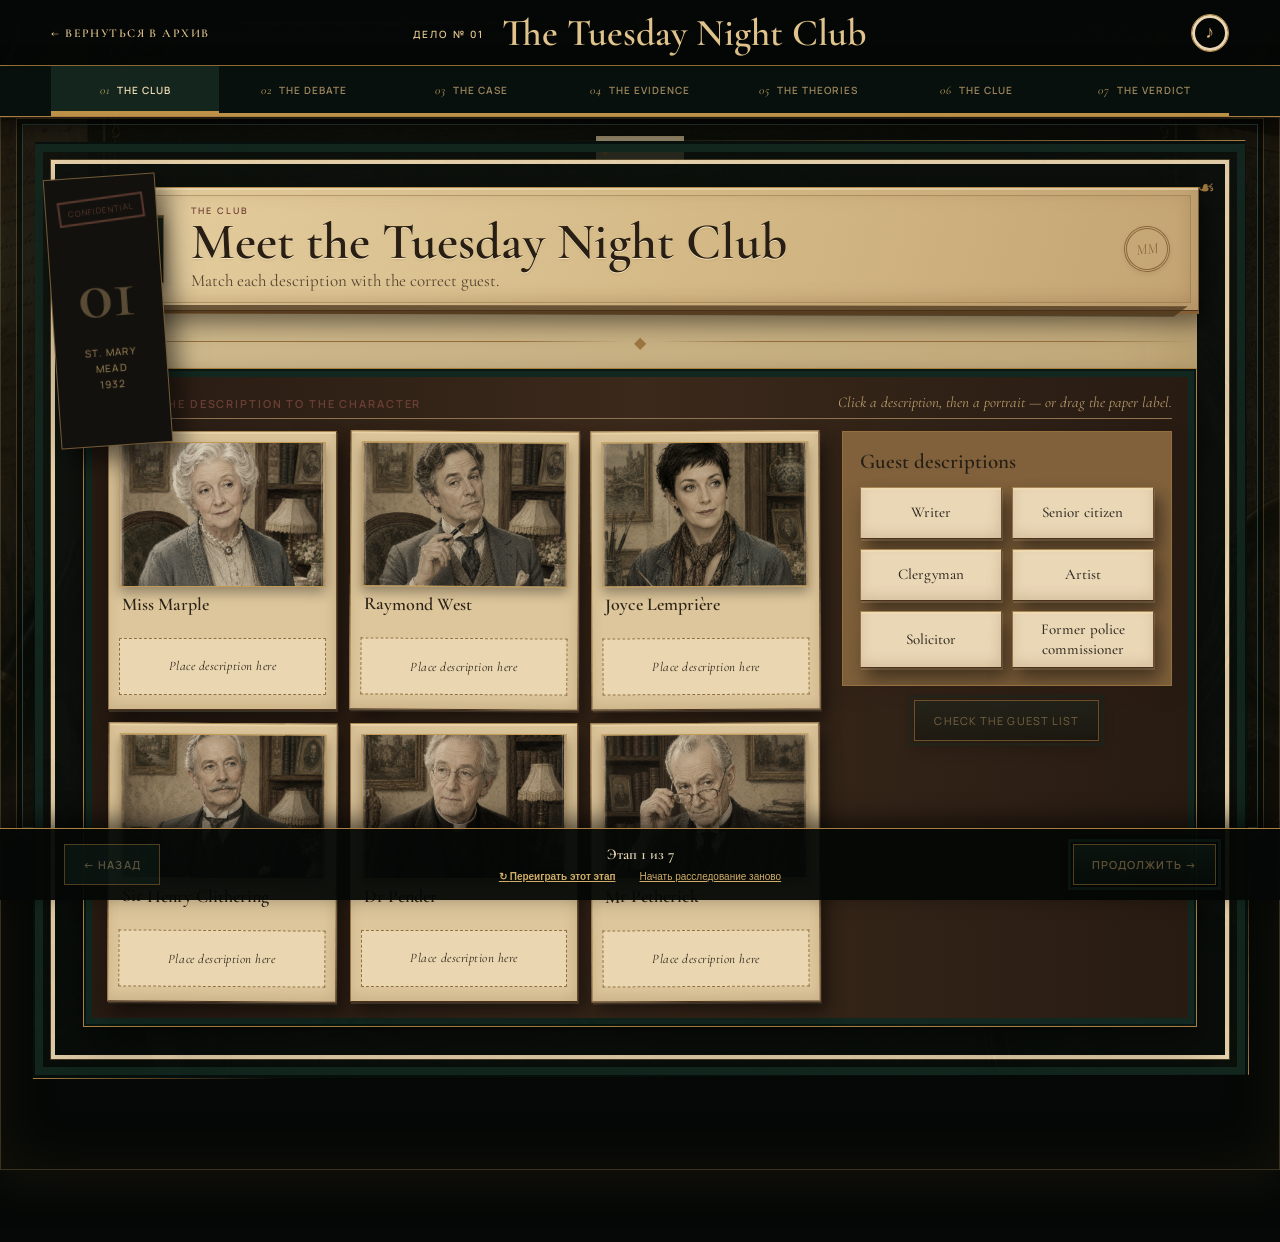
==== cases/tuesday-night-club/index.html @ bd39208b "Publish Miss Marple mystery game" ====
<!doctype html>
<html lang="ru">
<head>
  <meta charset="UTF-8">
  <meta name="viewport" content="width=device-width, initial-scale=1">
  <meta name="theme-color" content="#203329">
  <title>The Tuesday Night Club — Дело № 01</title>
  <link rel="preconnect" href="https://fonts.googleapis.com">
  <link rel="preconnect" href="https://fonts.gstatic.com" crossorigin>
  <link href="https://fonts.googleapis.com/css2?family=Cormorant+Garamond:ital,wght@0,500;0,600;1,600&family=Manrope:wght@400;500;600&display=swap" rel="stylesheet">
  <link rel="stylesheet" href="game.css">
  <link rel="stylesheet" href="game-theme.css">
  <link rel="stylesheet" href="luxury-theme.css">
  <link rel="stylesheet" href="noir-case.css">
  <link rel="stylesheet" href="../../achievements.css">
</head>
<body>
  <header class="case-header">
    <a class="archive-link" href="../../index.html#games">← Вернуться в архив</a>
    <div class="case-title">
      <p>Дело № 01</p>
      <h1>The Tuesday Night Club</h1>
    </div>
    <button class="sound-toggle" id="soundToggle" type="button" aria-label="Включить атмосферный звук" title="Атмосферный звук">♪</button>
  </header>

  <nav class="stage-nav" id="stageNav" aria-label="Этапы расследования"></nav>

  <div class="case-layout">
    <aside class="case-file" aria-hidden="true">
      <span>CONFIDENTIAL</span>
      <b>01</b>
      <p>ST. MARY MEAD<br>1932</p>
    </aside>

    <main id="gameScreen" tabindex="-1"></main>
  </div>

  <footer class="case-controls">
    <button class="nav-button secondary" id="previousButton" type="button">← Назад</button>
    <div class="progress-copy">
      <span id="progressText">Этап 1 из 7</span>
      <button id="replaySceneButton" type="button">Переиграть этот этап</button>
      <button id="restartButton" type="button">Начать расследование заново</button>
    </div>
    <button class="nav-button primary" id="continueButton" type="button" disabled>Продолжить →</button>
  </footer>

  <div class="toast" id="toast" role="status" aria-live="polite"></div>
  <script src="../../achievements.js"></script>
  <script src="game.js"></script>
</body>
</html>
---- cases/tuesday-night-club/game.css ----
:root{--ink:#29271f;--green:#203329;--green-soft:#344b3d;--gold:#a78345;--paper:#eadcc0;--paper-light:#f5ead3;--line:#937d5a;--red:#713f36;--muted:#6e624e}*{box-sizing:border-box}html{min-height:100%}body{min-height:100vh;margin:0;color:var(--ink);font-family:Manrope,Arial,sans-serif;background-color:var(--paper);background-image:radial-gradient(circle at 15% 25%,#fff8df77 0 1px,transparent 2px),radial-gradient(circle at 70% 60%,#5d43251c 0 1px,transparent 2px),linear-gradient(90deg,#b89b6f12,#fff0 32%,#72542d10);background-size:21px 27px,29px 33px,100% 100%;display:flex;flex-direction:column}body:before{content:"";position:fixed;inset:0;pointer-events:none;opacity:.24;mix-blend-mode:multiply;background:url("data:image/svg+xml,%3Csvg xmlns='http://www.w3.org/2000/svg' width='150' height='150'%3E%3Cfilter id='n'%3E%3CfeTurbulence type='fractalNoise' baseFrequency='.78' numOctaves='3' stitchTiles='stitch'/%3E%3C/filter%3E%3Crect width='100%25' height='100%25' filter='url(%23n)' opacity='.14'/%3E%3C/svg%3E")}.case-header{min-height:108px;padding:20px clamp(22px,5vw,76px);display:grid;grid-template-columns:1fr auto 1fr;align-items:center;border-bottom:1px solid #6e5b3c66;background:#efe3caed;position:relative;z-index:2}.archive-link{color:var(--ink);font:600 13px "Cormorant Garamond",serif;letter-spacing:.08em;text-transform:uppercase;text-decoration:none}.archive-link:hover{text-decoration:underline}.case-title{text-align:center}.case-title p{margin:0;color:var(--red);font-size:10px;font-weight:600;letter-spacing:.22em;text-transform:uppercase}.case-title h1{margin:4px 0 0;font:600 clamp(30px,4vw,48px)/.95 "Cormorant Garamond",serif}.sound-toggle{justify-self:end;width:40px;height:40px;border:1px solid #67583f;border-radius:50%;background:transparent;color:var(--ink);font-size:18px;cursor:pointer}.sound-toggle.active{background:var(--green);color:var(--paper)}.stage-nav{display:grid;grid-template-columns:repeat(7,1fr);background:var(--green);padding:0 clamp(12px,3vw,48px);position:relative;z-index:2}.stage-step{min-height:58px;border:0;border-bottom:3px solid transparent;background:transparent;color:#d8c9aa99;padding:9px 5px 7px;font:600 10px Manrope,sans-serif;letter-spacing:.1em;cursor:not-allowed;position:relative}.stage-step:before{content:attr(data-number);display:block;font:italic 14px "Cormorant Garamond",serif;color:#b89a5c;margin-bottom:3px}.stage-step.unlocked{color:#e8dabb;cursor:pointer}.stage-step.completed:after{content:"✓";position:absolute;top:8px;right:12%;color:#d9ba78}.stage-step.current{color:#fff2d4;border-bottom-color:#c6a25e;background:#ffffff09}.case-layout{width:min(1180px,calc(100% - 36px));margin:34px auto;display:grid;grid-template-columns:112px 1fr;gap:24px;flex:1}.case-file{align-self:start;min-height:270px;padding:20px 12px;border:1px solid #856e4e;background:#d8c39e;box-shadow:4px 7px 15px #4d3d2827;transform:rotate(-2deg);text-align:center}.case-file span{display:block;border:2px solid var(--red);color:var(--red);padding:5px 2px;font-size:8px;letter-spacing:.13em;transform:rotate(-4deg)}.case-file b{display:block;margin:35px 0 15px;font:600 72px/1 "Cormorant Garamond",serif;color:#6d5a3e}.case-file p{font:10px/1.6 Manrope;letter-spacing:.12em}#gameScreen{min-height:470px;border:1px solid #8c7451;background:#f1e4c9;box-shadow:0 12px 28px #5a482e30;position:relative;padding:clamp(25px,4vw,55px);outline:none;overflow:hidden}#gameScreen:before{content:"";position:absolute;inset:10px;border:1px solid #ab936d5c;pointer-events:none}.scene{position:relative;z-index:1;animation:scene-in .4s ease both}@keyframes scene-in{from{opacity:0;transform:translateY(8px)}to{opacity:1;transform:none}}.scene-kicker{margin:0;color:var(--red);font-size:10px;font-weight:600;letter-spacing:.22em;text-transform:uppercase}.scene h2{font:600 clamp(36px,5vw,60px)/.95 "Cormorant Garamond",serif;margin:8px 0 10px}.scene-intro{max-width:720px;margin:0 0 28px;color:#574d3d;font:19px/1.45 "Cormorant Garamond",serif}.rule{display:flex;align-items:center;gap:10px;margin:20px 0;color:#896c3d}.rule:before,.rule:after{content:"";height:1px;flex:1;background:#9a8058}.paper-panel{border:1px solid #9b825c;background:#f7ecd4;padding:24px;box-shadow:3px 5px 11px #624b2c20}.invitation{text-align:center;max-width:640px;margin:auto;padding:35px;border:1px double #826a48;background:#f7ecd4}.invitation .monogram{display:grid;place-items:center;margin:0 auto 15px;width:52px;height:52px;border:1px solid #83683e;border-radius:50%;font:italic 26px "Cormorant Garamond",serif}.invitation h3{font:600 30px "Cormorant Garamond",serif;margin:8px}.action-button,.choice-card,.evidence-card,.timeline-item{font-family:inherit}.action-button{border:1px solid #b5965e;background:var(--green);color:#f5e7c9;padding:12px 19px;text-transform:uppercase;letter-spacing:.1em;font-size:11px;cursor:pointer}.action-button:hover{background:#2f493a}.action-button.done{background:#6b795f;cursor:default}.choice-grid{display:grid;grid-template-columns:repeat(3,1fr);gap:15px}.choice-card{min-height:145px;padding:20px;border:1px solid #8e7651;background:#ead9b8;text-align:left;color:var(--ink);cursor:pointer;transition:.2s}.choice-card:hover{transform:translateY(-3px);box-shadow:0 7px 12px #55442d22}.choice-card.selected{border:2px solid var(--green);background:#d9d2b6}.choice-card strong{display:block;font:600 24px "Cormorant Garamond",serif;margin-bottom:7px}.feedback{min-height:24px;margin:16px 0 0;color:var(--red);font:italic 17px "Cormorant Garamond",serif}.member-list{display:grid;grid-template-columns:repeat(3,1fr);gap:12px}.member{border-left:3px solid var(--gold);padding:12px;background:#eadabd}.member b{font:600 20px "Cormorant Garamond",serif}.testimony-tabs{display:flex;gap:8px;flex-wrap:wrap;margin-bottom:15px}.testimony-tabs button{border:1px solid #846e4d;background:#dfcbaa;padding:9px 14px;cursor:pointer}.testimony-tabs button.read{background:var(--green);color:#f4e4c3}.testimony-body{min-height:120px;font:19px/1.45 "Cormorant Garamond",serif}.timeline{display:grid;gap:10px;counter-reset:event}.timeline-item{padding:14px 18px;border:1px solid #8e7651;background:#ecddbf;text-align:left;cursor:pointer}.timeline-item:before{counter-increment:event;content:counter(event);display:inline-grid;place-items:center;width:25px;height:25px;margin-right:10px;border:1px solid #88704c;border-radius:50%;font-size:11px}.timeline-item.picked{opacity:.5}.evidence-grid{display:grid;grid-template-columns:repeat(4,1fr);gap:12px}.evidence-card{min-height:160px;padding:16px 12px;border:1px solid #8c7450;background:#dfcbaa;cursor:pointer;text-align:center}.evidence-card .icon{display:block;font-size:37px;margin:7px}.evidence-card strong{font:600 20px "Cormorant Garamond",serif}.evidence-card.inspected{background:#d4d4b8;border-color:var(--green)}.evidence-card.inspected:after{content:"Изучено ✓";display:block;margin-top:10px;color:var(--green);font-size:10px;text-transform:uppercase;letter-spacing:.1em}.comparison{display:grid;grid-template-columns:1fr 1fr;gap:18px}.document{min-height:200px;padding:24px;border:1px solid #8c7451;background:#f8edd6;transform:rotate(-.5deg);font:18px/1.5 "Cormorant Garamond",serif}.document:nth-child(2){transform:rotate(.8deg)}.document mark{background:#d1b16e66;cursor:pointer;padding:1px 3px}.document mark.found{background:#9ead8a}.verdict-form{display:grid;grid-template-columns:repeat(3,1fr);gap:14px}.verdict-form label{font-size:10px;text-transform:uppercase;letter-spacing:.12em}.verdict-form select{display:block;width:100%;margin-top:8px;padding:12px;border:1px solid #8c7451;background:#fff6e2;font:17px "Cormorant Garamond",serif}.verdict-actions{text-align:center;margin-top:20px}.success{text-align:center;padding:25px}.success .seal{display:grid;place-items:center;margin:auto;width:100px;height:100px;border:4px double var(--red);border-radius:50%;color:var(--red);font:600 17px/1.1 "Cormorant Garamond",serif;transform:rotate(-8deg)}.success h3{font:600 42px "Cormorant Garamond",serif;margin:18px 0 5px}.case-controls{min-height:83px;padding:14px clamp(20px,5vw,72px);display:grid;grid-template-columns:1fr auto 1fr;align-items:center;border-top:1px solid #715d3e;background:#e1d0ae;position:sticky;bottom:0;z-index:5}.nav-button{width:max-content;border:1px solid #796443;padding:12px 18px;text-transform:uppercase;letter-spacing:.1em;font:600 11px Manrope;cursor:pointer}.nav-button.secondary{background:transparent;color:var(--ink)}.nav-button.primary{justify-self:end;background:var(--green);color:#f2e3c5}.nav-button:disabled{opacity:.4;cursor:not-allowed}.progress-copy{text-align:center}.progress-copy>span{display:block;font:600 15px "Cormorant Garamond",serif}.progress-copy button{border:0;background:none;color:#705d42;text-decoration:underline;font-size:10px;cursor:pointer;margin-top:5px}.toast{position:fixed;left:50%;bottom:100px;z-index:10;transform:translate(-50%,20px);padding:10px 18px;background:var(--green);color:#f3e5c8;opacity:0;pointer-events:none;transition:.25s;font-size:12px}.toast.show{opacity:1;transform:translate(-50%,0)}@media(max-width:800px){.case-header{grid-template-columns:1fr auto}.case-title{grid-column:1/-1;grid-row:2;margin-top:12px}.sound-toggle{grid-column:2;grid-row:1}.stage-nav{overflow-x:auto;grid-template-columns:repeat(7,110px);padding:0}.case-layout{grid-template-columns:1fr;margin-block:20px}.case-file{display:none}#gameScreen{min-height:510px}.choice-grid,.verdict-form{grid-template-columns:1fr}.evidence-grid{grid-template-columns:repeat(2,1fr)}.case-controls{grid-template-columns:auto 1fr auto;padding-inline:12px}.nav-button{padding:11px 10px;font-size:9px}}@media(max-width:520px){.case-header{padding:16px}.archive-link{font-size:10px}.case-title h1{font-size:34px}.case-layout{width:calc(100% - 20px)}#gameScreen{padding:30px 20px}.member-list,.comparison{grid-template-columns:1fr}.evidence-grid{grid-template-columns:1fr 1fr}.case-controls{gap:6px}.progress-copy button{display:none}.nav-button{max-width:92px}.scene h2{font-size:39px}}
---- cases/tuesday-night-club/game-theme.css ----
/* Layered detective-desk treatment */
body{background-color:#d9c49f;background-image:linear-gradient(90deg,#d8c39ae8 0%,#eadcc0d9 44%,#d5bd93e5 100%),url('../../assets/hero-v2.png');background-size:cover;background-position:center;background-attachment:fixed}
.case-layout{position:relative;padding:30px 26px 34px;margin-block:26px;background:linear-gradient(105deg,#b99b6d7a,#ead9b6c9 27%,#c5aa7e8f),url('../../assets/hero-v2.png') center/cover;border:1px solid #705b3d80;box-shadow:0 16px 38px #392b1b40,inset 0 0 55px #4d331735}.case-layout:before,.case-layout:after{content:"";position:absolute;pointer-events:none;z-index:0}.case-layout:before{inset:12px;border:1px solid #f5e7c45e;box-shadow:inset 0 0 0 1px #5c482b3d}.case-layout:after{width:86px;height:26px;right:20%;top:-9px;background:#d7c49ca8;border:1px solid #8e795756;transform:rotate(2deg);box-shadow:0 2px 4px #3d2e1e1f}.case-layout>*{position:relative;z-index:1}.case-file{background:linear-gradient(145deg,#e0cda7,#c8ad7f);box-shadow:6px 9px 18px #35281a4f,inset 0 0 25px #765a2e1c}
#gameScreen{border:1px solid #725b39;background-color:#f0e1c2;background-image:linear-gradient(90deg,#ac8b5620 1px,transparent 1px),linear-gradient(#ac8b5617 1px,transparent 1px),radial-gradient(circle at 20% 15%,#fff9e777,transparent 42%);background-size:38px 38px,38px 38px,100% 100%;box-shadow:0 15px 32px #392c1d66,8px 8px 0 #c6aa7d,-7px -6px 0 #dfcca7;clip-path:polygon(.35% .2%,99.7% 0,100% 99.55%,.15% 100%)}#gameScreen:before{inset:13px;border:1px solid #8c714857;box-shadow:inset 0 0 34px #5b402122}#gameScreen:after{content:"";position:absolute;z-index:0;inset:0;pointer-events:none;opacity:.07;background:url('../../assets/hero-v2.png') 58% center/cover;mix-blend-mode:multiply}.scene{z-index:1}
.invitation,.paper-panel{position:relative;background-color:#f5e7ca;background-image:radial-gradient(circle at 16% 22%,#fff8dc99,transparent 25%),linear-gradient(115deg,#a47e4520,transparent 28%,#72562d13);box-shadow:6px 8px 16px #3f2e1c30,-3px -3px 0 #e4d0aa;border-color:#765e3b}.invitation:before,.paper-panel:before{content:"";position:absolute;inset:8px;border:1px solid #9e81554f;pointer-events:none}.invitation:after{content:"";position:absolute;width:74px;height:22px;left:50%;top:-12px;transform:translateX(-50%) rotate(-1deg);background:#d0bb8f9c;border:1px solid #8e765044}
.choice-grid,.evidence-grid,.comparison{position:relative;padding:22px;background:#5a482d24;border:1px solid #816b4b66;box-shadow:inset 0 0 35px #4a351b1c}.choice-grid:before,.evidence-grid:before,.comparison:before{content:"CASE NOTES";position:absolute;right:13px;top:5px;color:#6e503c66;font:600 8px Manrope;letter-spacing:.16em;transform:rotate(2deg)}
.choice-card,.evidence-card{position:relative;background-color:#e6d2ac;background-image:linear-gradient(145deg,#fff6dc66,transparent 42%),radial-gradient(circle at 82% 75%,#76552617,transparent 35%);box-shadow:3px 5px 10px #3d2d1d2e,inset 0 0 0 5px #f0dfbe55}.choice-card:nth-child(2n),.evidence-card:nth-child(2n){transform:rotate(.45deg)}.choice-card:nth-child(3n),.evidence-card:nth-child(3n){transform:rotate(-.35deg)}.choice-card:hover{transform:translateY(-4px) rotate(0)}.choice-card.selected,.evidence-card.inspected{box-shadow:4px 7px 12px #3e302031,inset 0 0 0 4px #506a5840}.evidence-card:before{content:"";position:absolute;width:42px;height:11px;left:50%;top:-6px;transform:translateX(-50%) rotate(-2deg);background:#c8b3839e}
.document{background-color:#f5e6c7;background-image:repeating-linear-gradient(0deg,transparent 0 27px,#8a72502b 28px);box-shadow:5px 7px 13px #39291c35}.testimony-body{padding:18px;background:#ead8b777;border-left:3px solid #917143}.timeline-item{box-shadow:2px 3px 7px #49351f1f}.success .seal{box-shadow:inset 0 0 0 3px #f0dfbd,0 0 0 1px var(--red)}
@media(max-width:800px){.case-layout{padding:20px 14px 25px}.choice-grid,.evidence-grid,.comparison{padding:16px}#gameScreen{box-shadow:0 12px 25px #392c1d55,4px 5px 0 #c6aa7d,-3px -3px 0 #dfcca7}}
@media(max-width:520px){body{background-position:62% center}.case-layout{width:calc(100% - 10px);padding:13px 8px 18px}.case-layout:after{display:none}#gameScreen{padding:30px 18px}.choice-grid,.evidence-grid,.comparison{padding:12px;gap:10px}}

/* THE CLUB — character matching board */
.matching-board{position:relative}.matching-heading{display:flex;align-items:end;justify-content:space-between;gap:20px;margin-bottom:18px;padding-bottom:10px;border-bottom:1px solid #8d7350}.matching-heading p{margin:0;color:#6d3f37;font:600 11px Manrope,sans-serif;letter-spacing:.17em}.matching-heading span{color:#6c5d47;font:italic 15px "Cormorant Garamond",serif}.guest-grid{display:grid;grid-template-columns:repeat(3,minmax(0,1fr));gap:18px}.guest-card{position:relative;min-width:0;padding:10px 10px 14px;border:1px solid #735e40;background:#253c31;color:#f2e4c8;box-shadow:4px 7px 13px #34261945;cursor:pointer;transition:transform .25s,box-shadow .25s}.guest-card:nth-child(2n){transform:rotate(.35deg)}.guest-card:nth-child(3n){transform:rotate(-.3deg)}.guest-card:hover,.guest-card:focus-visible,.guest-card.drag-over{transform:translateY(-4px) rotate(0);box-shadow:5px 10px 18px #3023175c;outline:2px solid #b4935c;outline-offset:2px}.guest-card.drag-over{background:#344f40}.guest-portrait{aspect-ratio:4/3;overflow:hidden;border:1px solid #b2935d;background:#c3ab7d}.guest-portrait img{width:100%;height:100%;object-fit:cover;object-position:center 19%;filter:sepia(.14) saturate(.78);transition:transform .35s}.guest-card:hover .guest-portrait img{transform:scale(1.025)}.guest-card h3{margin:10px 3px 8px;font:600 23px/1 "Cormorant Garamond",serif}.description-slot{min-height:106px;display:grid;place-items:center;padding:7px;border:1px dashed #b69a6c88;background:#16281f5e;color:#c6b796;text-align:center}.description-slot>span{font:italic 13px "Cormorant Garamond",serif;letter-spacing:.04em}.description-slot.filled{padding:0;border-style:solid;background:#ead7b6}.description-slip{width:100%;padding:11px 12px;border:1px solid #8e7650;background:#ead7b6;color:#312b22;text-align:left;font:500 14px/1.32 "Cormorant Garamond",serif;cursor:grab;box-shadow:2px 3px 6px #3327192b;transition:transform .22s,box-shadow .22s,background .22s}.description-slip:hover,.description-slip:focus-visible{transform:translateY(-2px) rotate(.15deg);box-shadow:3px 6px 10px #33271938;outline:2px solid #8e7043;outline-offset:1px}.description-slip.selected{background:#c8b684;box-shadow:0 0 0 3px #9c7d4e,3px 6px 10px #33271938}.description-slip.dragging{opacity:.5}.description-slip.assigned{height:100%;border:0;box-shadow:none;cursor:pointer}.guest-card.is-correct{background:#30483b;border-color:#8e9d7c}.guest-card.is-correct .description-slip{cursor:default;background:#ddd5b7}.correct-stamp{position:absolute;right:4px;top:46%;z-index:3;padding:4px 7px;border:2px double #66775b;color:#52654a;background:#ded4bde8;font:600 9px Manrope,sans-serif;letter-spacing:.12em;transform:rotate(-8deg)}.description-bank{margin-top:26px;padding:22px;border:1px solid #796342;background:#d9c39b99;box-shadow:inset 0 0 30px #543a1d21}.description-bank h3{margin:0 0 13px;font:600 24px "Cormorant Garamond",serif}.description-list{display:grid;grid-template-columns:repeat(2,minmax(0,1fr));gap:10px}.bank-empty{grid-column:1/-1;margin:0;text-align:center;font:italic 17px "Cormorant Garamond",serif;color:#655844}.matching-actions{text-align:center;margin-top:20px}.matching-actions .action-button:disabled{opacity:.42;cursor:not-allowed;background:#465349}.match-message{min-height:24px;margin:13px auto 0;color:#713f36;font:italic 18px "Cormorant Garamond",serif}.matching-board.has-errors .description-bank{animation:paper-shake .35s ease}@keyframes paper-shake{0%,100%{transform:translateX(0)}30%{transform:translateX(-4px)}70%{transform:translateX(4px)}}.club-complete-panel,.club-finale{margin:24px auto 0;padding:25px;border:1px double #6e5b3d;background:#eee1c5;text-align:center;box-shadow:4px 7px 14px #3d2d1d2b}.club-complete-panel h3,.club-finale h3{margin:0 0 8px;font:600 29px "Cormorant Garamond",serif}.club-complete-panel p,.club-finale p{font:18px/1.35 "Cormorant Garamond",serif}.club-seal{display:grid;place-items:center;width:92px;height:92px;margin:0 auto 18px;border:4px double #5b7056;border-radius:50%;color:#53674f;font:600 13px/1.2 Manrope,sans-serif;letter-spacing:.08em;transform:rotate(-7deg)}
@media(max-width:900px){.guest-grid{grid-template-columns:repeat(2,minmax(0,1fr))}.guest-portrait{aspect-ratio:16/10}.description-list{grid-template-columns:1fr}.matching-heading{display:block}.matching-heading span{display:block;margin-top:6px}}
@media(max-width:560px){.guest-grid{grid-template-columns:1fr;gap:14px}.guest-card{display:grid;grid-template-columns:95px 1fr;column-gap:10px;align-items:start}.guest-card h3{margin-top:3px}.guest-portrait{grid-row:1/3;aspect-ratio:4/5}.description-slot{min-height:95px}.correct-stamp{top:7px}.description-bank{padding:14px}.description-slip{font-size:14px}.matching-heading p{font-size:9px}}
@media(prefers-reduced-motion:reduce){.guest-card,.description-slip,.guest-portrait img{transition:none}.matching-board.has-errors .description-bank{animation:none}}

/* Completed club membership card */
.membership-scene{position:relative;min-height:520px;display:grid;place-items:center;padding:48px;background-color:#8a6b42;background-image:linear-gradient(#39291930,#39291930),url('../../assets/hero-v2.png');background-position:center;background-size:cover;border:1px solid #5e482d;box-shadow:inset 0 0 65px #25190f8c,0 13px 25px #3022154a;overflow:hidden}.membership-scene:before{content:"";position:absolute;inset:13px;border:1px solid #d2b98866;box-shadow:inset 0 0 0 1px #3e2a195e;pointer-events:none}.membership-card{position:relative;z-index:2;width:min(620px,88%);min-height:390px;display:flex;flex-direction:column;align-items:center;justify-content:center;padding:42px 56px;background-color:#e6d2aa;background-image:radial-gradient(circle at 50% 20%,#fff2ce99,transparent 43%),linear-gradient(100deg,#73552c1c,transparent 22%,#5c412218);border:1px solid #60482c;box-shadow:0 13px 25px #21170e73,7px 7px 0 #b39568,-5px -4px 0 #d2b98e;text-align:center;clip-path:polygon(1.2% .3%,98.9% 0,100% 98.8%,.4% 100%)}.membership-card:before{content:"";position:absolute;inset:14px;border:1px solid #6f54337d;box-shadow:inset 0 0 35px #5d3b1725;pointer-events:none}.membership-card:after{content:"";position:absolute;inset:22px;border:1px solid #9b7b4d52;pointer-events:none}.club-seal{position:relative;z-index:1;display:grid;place-items:center;width:86px;height:86px;margin:0 auto 16px;border:3px double #4e5f49;border-radius:50%;color:#43543f;background:#ead9b5a6;font:600 12px/1.35 "Cormorant Garamond",serif;letter-spacing:.08em;transform:rotate(-4deg);box-shadow:none}.club-seal strong{font-weight:600}.membership-key{position:relative;z-index:1;display:block;margin:-3px 0 5px;color:#493a29;font-size:28px;line-height:1;transform:rotate(-12deg)}.membership-card h3{position:relative;z-index:1;margin:5px 0 13px;font:600 clamp(35px,4vw,51px)/1.03 "Cormorant Garamond",serif;color:#28231b}.membership-card p{position:relative;z-index:1;margin:9px 0 0;font:500 20px/1.35 "Cormorant Garamond",serif;color:#382f24}.membership-flourish{position:relative;z-index:1;width:min(250px,65%);display:flex;align-items:center;gap:9px;color:#614a2d}.membership-flourish span{height:1px;flex:1;background:linear-gradient(90deg,transparent,#725636)}.membership-flourish span:last-child{background:linear-gradient(90deg,#725636,transparent)}.membership-flourish b{font-size:7px}.membership-pen{position:absolute;z-index:1;left:4%;top:3%;font-size:68px;color:#211a13;transform:rotate(-38deg);text-shadow:2px 3px #bd9661}.membership-photo{position:absolute;z-index:1;left:-8px;bottom:-14px;width:190px;height:145px;background:url('../../assets/manor.png') center/cover;border:10px solid #d2ba8f;box-shadow:4px 6px 13px #20160e8a;transform:rotate(-8deg);filter:sepia(.35) saturate(.72)}.membership-glass{position:absolute;z-index:3;right:-28px;bottom:-37px;width:145px;height:145px;border:12px solid #332719;border-radius:50%;box-shadow:inset 0 0 0 4px #aa8650,0 6px 15px #1b120b8c;background:#d5b77f25;transform:rotate(-16deg)}.membership-glass:after{content:"";position:absolute;width:95px;height:20px;right:-69px;bottom:-27px;border:5px solid #2e2217;border-radius:8px;background:#6d4c2a;transform:rotate(49deg);box-shadow:inset 0 0 0 2px #a17d4b}.club-finale{display:none}
@media(max-width:700px){.membership-scene{min-height:490px;padding:36px 22px}.membership-card{width:94%;min-height:370px;padding:38px 28px}.membership-photo{width:130px;height:100px}.membership-glass{width:105px;height:105px;border-width:9px}.membership-pen{font-size:50px}.membership-card h3{font-size:39px}}
@media(max-width:440px){.membership-scene{min-height:450px;padding:25px 12px}.membership-card{width:100%;min-height:350px;padding:34px 18px}.club-seal{width:74px;height:74px}.membership-card h3{font-size:34px}.membership-card p{font-size:18px}.membership-photo{opacity:.72}.membership-glass{right:-45px;bottom:-48px}}

/* Keep descriptions close to portraits during matching */
.case-layout{width:calc(100% - 24px);max-width:none}
@media(min-width:1051px){.matching-board{display:grid;grid-template-columns:minmax(0,1fr) minmax(250px,31%);column-gap:22px;align-items:start}.matching-heading{grid-column:1/-1}.matching-board .guest-grid{grid-column:1;grid-row:2/5;grid-template-columns:repeat(3,minmax(0,1fr));gap:13px}.matching-board .description-bank{grid-column:2;grid-row:2;margin-top:0;position:sticky;top:74px;max-height:calc(100vh - 105px);overflow:auto;scrollbar-color:#8d7148 #d8c19a}.matching-board .description-list{grid-template-columns:repeat(2,minmax(0,1fr))}.matching-board .matching-actions{grid-column:2;grid-row:3;margin-top:14px}.matching-board .club-complete-panel{grid-column:2;grid-row:4;margin-top:14px}.matching-board .guest-card h3{min-height:38px;margin-block:8px 5px;font-size:18px}.matching-board .description-slot{min-height:57px}.matching-board .description-slip{display:grid;place-items:center;min-height:52px;padding:8px;text-align:center;font-size:15px}.matching-board .guest-portrait{height:145px;aspect-ratio:auto}.matching-board .description-bank{padding:17px}.matching-board .description-bank h3{font-size:21px}}
.description-slip.dragging{cursor:grabbing;box-shadow:0 10px 22px #2f21155c}.guest-card.drag-over .description-slot{border-color:#c5a66e;background:#425a4a}

/* Compact case header */
@media(min-width:801px){.case-header{min-height:66px;padding:7px clamp(22px,4vw,64px)}.case-title{display:flex;align-items:baseline;justify-content:center;gap:14px}.case-title p{margin:0;white-space:nowrap}.case-title h1{margin:0;font-size:38px;line-height:1}.sound-toggle{width:36px;height:36px}.stage-step{min-height:47px;padding-block:5px 4px}.stage-step:before{display:inline;margin:0 7px 0 0;font-size:12px}.stage-step.completed:after{top:5px}}
@media(min-width:801px){#gameScreen{padding-top:25px;padding-bottom:34px}.scene h2{margin:5px 0 3px;font-size:clamp(39px,4vw,52px);line-height:.95}.scene-intro{margin-bottom:10px}.scene .rule{margin:9px 0 13px}.matching-heading{margin-bottom:12px;padding-bottom:7px}.scene-kicker{line-height:1}}

/* All guests identified */
.identified-scene{position:relative;min-height:590px;display:grid;place-items:center;padding:34px;background-color:#b89968;background-image:linear-gradient(#4d351834,#4d351834),url('../../assets/hero-v2.png');background-size:cover;background-position:center;border:1px solid #6e5331;box-shadow:inset 0 0 75px #34220f8f,0 12px 25px #34251640;overflow:hidden;animation:identified-fade .65s ease both}.identified-scene:before{content:"";position:absolute;inset:15px;border:1px solid #dfc89a6b;box-shadow:inset 0 0 0 1px #4b341d5c}.identified-card{position:relative;z-index:1;width:min(850px,91%);min-height:510px;display:flex;flex-direction:column;align-items:center;justify-content:center;padding:34px 55px 38px;background:#e8d5aeed;background-image:radial-gradient(circle at 50% 32%,#fff1ca8f,transparent 46%),linear-gradient(115deg,#79572d1c,transparent 28%,#51371914);border:2px solid #5e4528;outline:1px solid #9d7a48;outline-offset:-12px;box-shadow:0 14px 30px #2b1d116e,7px 8px 0 #a98454;text-align:center;clip-path:polygon(3.5% 0,96.5% 0,97% 3%,100% 3.5%,100% 96.5%,97% 97%,96.5% 100%,3.5% 100%,3% 97%,0 96.5%,0 3.5%,3% 3%)}.identified-card:before,.identified-card:after{content:"";position:absolute;width:34px;height:34px;border-color:#6d5030;opacity:.78}.identified-card:before{left:18px;top:18px;border-left:2px double;border-top:2px double;border-radius:12px 0 0}.identified-card:after{right:18px;bottom:18px;border-right:2px double;border-bottom:2px double;border-radius:0 0 12px}.identified-medallion{width:78px;height:78px;margin-bottom:14px;border:3px double #6c5030;border-radius:50%;overflow:hidden;background:#d3b982;box-shadow:0 3px 8px #412c1c38;animation:medallion-arrive .7s .22s ease both}.identified-medallion img{width:100%;height:100%;object-fit:cover;object-position:center 16%;filter:sepia(1) contrast(1.55) brightness(.55)}.identified-card h3{margin:0;font:600 clamp(43px,5.2vw,68px)/1.03 "Cormorant Garamond",serif;color:#29231a;letter-spacing:-.02em;animation:identified-rise .65s .12s ease both}.identified-flourish{width:min(310px,55%);display:flex;align-items:center;gap:14px;margin:17px 0 12px;color:#8a6738}.identified-flourish span{height:1px;flex:1;background:linear-gradient(90deg,transparent,#8b6635)}.identified-flourish span:last-child{background:linear-gradient(90deg,#8b6635,transparent)}.identified-flourish b{font-size:15px}.identified-card p{margin:0 0 22px;font:500 27px/1.25 "Cormorant Garamond",serif;color:#3c3124;animation:identified-rise .65s .22s ease both}.identified-button{position:relative;min-width:360px;padding:16px 30px;border:1px solid #bd9858;outline:3px solid #203329;outline-offset:2px;background:#203329;color:#f0dfbd;font:600 17px "Cormorant Garamond",serif;letter-spacing:.15em;cursor:pointer;box-shadow:0 7px 16px #30231849;transition:transform .25s,box-shadow .25s;animation:identified-rise .65s .32s ease both}.identified-button:after{content:"";position:absolute;inset:4px;border:1px solid #a7854e66;pointer-events:none}.identified-button:hover,.identified-button:focus-visible{transform:translateY(-3px);box-shadow:0 11px 22px #30231860;outline-color:#203329}.identified-button:active{transform:translateY(0)}@keyframes identified-fade{from{opacity:0}to{opacity:1}}@keyframes identified-rise{from{opacity:0;transform:translateY(10px)}to{opacity:1;transform:none}}@keyframes medallion-arrive{from{opacity:0;transform:scale(.82) rotate(-8deg)}to{opacity:1;transform:scale(1) rotate(0)}}
@media(max-width:700px){.identified-scene{min-height:530px;padding:22px 12px}.identified-card{width:96%;min-height:470px;padding:30px 22px}.identified-card h3{font-size:43px}.identified-card p{font-size:24px}.identified-button{min-width:0;width:min(330px,90%);font-size:15px}}
@media(max-width:440px){.identified-scene{min-height:480px;padding:10px}.identified-card{width:100%;min-height:445px;padding-inline:16px}.identified-card h3{font-size:35px}.identified-medallion{width:66px;height:66px}.identified-card p{font-size:21px}}
@media(prefers-reduced-motion:reduce){.identified-scene,.identified-medallion,.identified-card h3,.identified-card p,.identified-button{animation:none}}

/* THE DEBATE — meeting minutes */
.minutes-sheet{position:relative;padding:28px 30px 32px;border:1px solid #765e3d;background:#eee0c2;color:#2e2921;box-shadow:5px 8px 15px #35271938,-4px -3px 0 #ddc9a3;animation:minutes-enter .38s ease both}.minutes-sheet:before{content:"";position:absolute;inset:10px;border:1px solid #9b80575c;pointer-events:none}.minutes-sheet:after{content:"MINUTES · PRIVATE";position:absolute;right:24px;bottom:12px;color:#6d50375c;font:600 8px Manrope,sans-serif;letter-spacing:.16em;transform:rotate(-1deg)}.minutes-heading{position:relative;display:flex;align-items:baseline;justify-content:space-between;gap:20px;padding:4px 5px 13px;border-bottom:3px double #725a3a}.minutes-heading span{font:600 14px "Cormorant Garamond",serif;letter-spacing:.15em}.minutes-heading small{font:italic 16px "Cormorant Garamond",serif;color:#6b5d49}.part-label{margin:18px 5px 11px;color:#713f36;font:600 10px Manrope,sans-serif;letter-spacing:.17em}.entry-progress{display:flex;align-items:center;justify-content:space-between;margin:0 5px 16px;padding-bottom:9px;border-bottom:1px solid #a188635c;color:#685a47;font:italic 15px "Cormorant Garamond",serif}.entry-progress>div{display:flex;gap:7px}.entry-mark{display:block;width:10px;height:10px;border:1px solid #8a734f;border-radius:50%;background:#e7d7b7}.entry-mark.recorded{background:#68765e;border-color:#59664f}.entry-mark.current{outline:1px solid #8a683d;outline-offset:3px}.debate-layout{display:grid;grid-template-columns:minmax(0,1.6fr) minmax(270px,.7fr);gap:22px;align-items:start}.debate-entry{min-height:355px;padding:25px;border:1px solid #88704d;background:#f5e8cd;box-shadow:2px 4px 9px #3c2c1c27}.speaker-name{margin:0 0 6px;color:#6d3f37;font:600 12px Manrope,sans-serif;letter-spacing:.17em;text-transform:uppercase}.debate-entry>h3{margin:0 0 18px;font:600 28px/1.12 "Cormorant Garamond",serif}.debate-options{display:grid;gap:10px}.debate-options button{display:grid;grid-template-columns:31px 1fr;align-items:center;width:100%;padding:13px 15px;border:1px solid #927a55;background:#ead8b5;color:#312b22;text-align:left;font:500 17px/1.25 "Cormorant Garamond",serif;cursor:pointer;transition:transform .18s,opacity .18s,background-color .18s}.debate-options button>span{font-weight:600;color:#735b3b}.debate-options button:hover{background:#e2cda7;transform:translateX(2px)}.debate-options button:focus-visible,.minutes-button:focus-visible,.method-options button:focus-visible{outline:2px solid #6f5634;outline-offset:3px}.debate-options button.recorded-choice{background:#cbd0b7;border-color:#667458}.debate-options button.recorded-choice:after{content:"RECORDED";justify-self:end;padding:3px 5px;border:2px double #5f7055;color:#536449;font:600 8px Manrope,sans-serif;letter-spacing:.1em;transform:rotate(-3deg)}.debate-options button:disabled{cursor:default;opacity:.55}.debate-options button.recorded-choice:disabled{opacity:1}.debate-options button.wrong{color:#713f36;animation:minutes-shake .3s ease}.debate-message{min-height:23px;margin:14px 0 0;color:#713f36;font:italic 17px "Cormorant Garamond",serif}.minutes-ledger{position:relative;padding:19px 18px;border:1px solid #7e6645;background:#e2ceaa;box-shadow:3px 5px 10px #3426182c;transform:rotate(.3deg)}.minutes-ledger-head{display:flex;justify-content:space-between;gap:10px;padding-bottom:8px;border-bottom:1px solid #806847}.minutes-ledger-head span{font:600 12px Manrope,sans-serif;letter-spacing:.14em}.minutes-ledger-head small{font:italic 13px "Cormorant Garamond",serif}.minutes-ledger ol{list-style:none;margin:10px 0 0;padding:0}.minutes-ledger li{padding:8px 2px;border-bottom:1px solid #92795554}.minutes-ledger li span,.minutes-ledger li strong{display:block}.minutes-ledger li span{font:600 16px "Cormorant Garamond",serif}.minutes-ledger li strong{margin-top:2px;color:#59634f;font:600 9px Manrope,sans-serif;letter-spacing:.11em;text-transform:uppercase}.minutes-ledger .minutes-empty{border:0;color:#786b57;font:italic 15px "Cormorant Garamond",serif}.debate-stamp{width:max-content;margin:17px auto 2px;padding:7px 12px;border:3px double #5c6c53;color:#526249;background:#ddd1b4;font:600 10px/1.2 Manrope,sans-serif;letter-spacing:.12em;text-align:center;transform:rotate(-4deg)}.recorded-answer{margin:28px 0;padding:24px;border-block:1px solid #8c7250;text-align:center}.recorded-answer span{display:inline-block;padding:5px 9px;border:2px double #5e6e54;color:#526149;font:600 9px Manrope;letter-spacing:.13em;transform:rotate(-3deg)}.recorded-answer p{font:600 21px "Cormorant Garamond",serif}.minutes-button{display:block;width:max-content;margin:20px auto 0;padding:12px 20px;border:1px solid #9e7e49;background:#203329;color:#eee0c2;font:600 12px "Cormorant Garamond",serif;letter-spacing:.12em;cursor:pointer;transition:transform .18s,box-shadow .18s}.minutes-button:hover{transform:translateY(-2px);box-shadow:0 6px 12px #30231638}.minutes-button:disabled{opacity:.4;cursor:not-allowed;transform:none;box-shadow:none}.debate-recorded-view{position:relative;max-width:850px;margin:28px auto 4px;text-align:center}.debate-recorded-view>h3{font:600 36px "Cormorant Garamond",serif;margin:15px}.debate-recorded-view>.minutes-ledger{max-width:590px;margin:auto;text-align:left;transform:none}.debate-recorded-view .minutes-ledger ol{display:grid;grid-template-columns:1fr 1fr;gap:0 18px}.debate-recorded-view .minutes-ledger>.debate-stamp{display:none}.method-sheet{text-align:center}.method-title{margin:4px 0 2px;font:600 43px "Cormorant Garamond",serif}.method-question{margin:0 0 18px;font:19px "Cormorant Garamond",serif;color:#5b503f}.method-options{display:grid;grid-template-columns:1fr 1fr;gap:13px;max-width:880px;margin:auto}.method-options button{min-height:120px;padding:18px;border:1px solid #846b49;background:#e1ccaa;color:#302a21;text-align:left;cursor:pointer;transition:transform .2s,opacity .2s,background-color .2s}.method-options button strong,.method-options button span{display:block}.method-options button strong{font:600 24px "Cormorant Garamond",serif;text-transform:uppercase;letter-spacing:.05em}.method-options button span{margin-top:8px;font:16px/1.3 "Cormorant Garamond",serif}.method-options:has(button.selected) button:not(.selected){opacity:.55}.method-options button.selected{background:#cbd0b7;border:2px double #5e7055;transform:translateY(-2px)}.method-options button.selected:after{content:"SELECTED";float:right;margin-top:8px;padding:3px 6px;border:1px solid #5d6e54;color:#526249;font:600 8px Manrope;letter-spacing:.11em}.method-summary{max-width:620px;margin:19px auto 0;padding:14px 18px;border-block:1px solid #8b724e;color:#6d604d;opacity:.62}.method-summary.visible{color:#302a21;opacity:1}.method-summary p{margin:0;color:#713f36;font:600 9px Manrope;letter-spacing:.16em}.method-summary h4{margin:4px 0;font:600 25px "Cormorant Garamond",serif}.method-summary>span{font:16px "Cormorant Garamond",serif}.confirm-method{margin-top:17px}.debate-finished{min-height:420px;display:flex;flex-direction:column;align-items:center;justify-content:center;text-align:center}.debate-finished .minutes-heading{position:absolute;left:30px;right:30px;top:24px}.debate-finished>.debate-stamp{margin:20px auto}.debate-finished>.part-label{margin-bottom:5px}.debate-finished>h3{margin:0;font:600 47px "Cormorant Garamond",serif}.debate-finished>p:not(.part-label){font:20px "Cormorant Garamond",serif}.debate-finished>small{font:italic 15px "Cormorant Garamond",serif;color:#655947}@keyframes minutes-enter{from{opacity:0;transform:translateY(5px)}to{opacity:1;transform:none}}@keyframes minutes-shake{0%,100%{transform:translateX(0)}35%{transform:translateX(-4px)}70%{transform:translateX(4px)}}
@media(max-width:850px){.debate-layout{grid-template-columns:1fr}.minutes-ledger{transform:none}.method-options{grid-template-columns:1fr}.minutes-heading{display:block}.minutes-heading small{display:block;margin-top:4px}.debate-entry{min-height:0}.debate-recorded-view .minutes-ledger ol{grid-template-columns:1fr}}
@media(max-width:520px){.minutes-sheet{padding:22px 16px 27px}.debate-entry{padding:18px 14px}.debate-entry>h3{font-size:24px}.debate-options button{font-size:16px;padding:11px}.method-title{font-size:35px}.method-options button{min-height:105px}.debate-finished .minutes-heading{left:16px;right:16px}.debate-finished>h3{font-size:39px}}
@media(prefers-reduced-motion:reduce){.minutes-sheet,.debate-options button.wrong{animation:none}.debate-options button,.minutes-button,.method-options button{transition:none}}

/* Animated speaker portraits in THE DEBATE */
.debate-side{display:grid;gap:16px}.debate-portrait{position:relative;margin:0;padding:9px;border:1px solid #715a3c;background:#263d32;box-shadow:3px 6px 12px #30221742;transform:rotate(-.35deg)}.portrait-frame{position:relative;aspect-ratio:4/3;overflow:hidden;border:1px solid #b39460;background:#bca274}.portrait-frame>img{display:block;width:100%;height:100%;object-fit:cover;object-position:center 17%;filter:sepia(.18) saturate(.78)}.portrait-motion-layer{position:absolute;inset:0;background-image:var(--portrait-image);background-size:cover;background-position:center 17%;filter:sepia(.18) saturate(.78);pointer-events:none;will-change:transform}.debate-portrait figcaption{padding:9px 4px 3px;color:#eadbbb}.debate-portrait figcaption strong,.debate-portrait figcaption span{display:block}.debate-portrait figcaption strong{font:600 20px "Cormorant Garamond",serif}.debate-portrait figcaption span{margin-top:2px;color:#c6b696;font:italic 13px "Cormorant Garamond",serif}.motion-hand .portrait-motion-layer{clip-path:polygon(12% 34%,58% 32%,65% 79%,8% 82%);transform-origin:43% 58%;animation:portrait-hand 4.2s ease-in-out infinite}.motion-tilt .portrait-motion-layer,.motion-nod .portrait-motion-layer{clip-path:polygon(19% 2%,82% 2%,82% 61%,18% 61%);transform-origin:50% 58%}.motion-tilt .portrait-motion-layer{animation:portrait-tilt 5.4s ease-in-out infinite}.motion-nod .portrait-motion-layer{animation:portrait-nod 4.8s ease-in-out infinite}.motion-glasses .portrait-motion-layer{clip-path:polygon(10% 15%,78% 14%,82% 62%,8% 63%);transform-origin:45% 47%;animation:portrait-glasses 4.5s ease-in-out infinite}.motion-knitting .portrait-motion-layer{clip-path:polygon(8% 55%,92% 52%,96% 100%,4% 100%);transform-origin:58% 82%;animation:portrait-knitting 3.8s ease-in-out infinite}.motion-breathe .portrait-motion-layer{clip-path:polygon(18% 4%,82% 4%,84% 72%,16% 72%);transform-origin:50% 70%;animation:portrait-breathe 5.5s ease-in-out infinite}@keyframes portrait-hand{0%,15%,100%{transform:rotate(0) translate(0)}20%{transform:rotate(-.8deg) translate(-1px,1px)}26%{transform:rotate(.7deg) translate(1px,-1px)}32%{transform:rotate(-.45deg)}38%{transform:rotate(0)}}@keyframes portrait-tilt{0%,22%,100%{transform:rotate(0)}30%,40%{transform:rotate(.8deg) translateX(1px)}48%{transform:rotate(0)}}@keyframes portrait-nod{0%,20%,100%{transform:translateY(0) rotate(0)}28%{transform:translateY(2px) rotate(.35deg)}34%{transform:translateY(0)}40%{transform:translateY(2px) rotate(.25deg)}47%{transform:translateY(0)}}@keyframes portrait-glasses{0%,18%,100%{transform:translate(0) rotate(0)}25%{transform:translate(1px,-2px) rotate(-.35deg)}31%{transform:translate(0,-1px)}38%{transform:translate(1px,-2px) rotate(-.2deg)}46%{transform:translate(0)}}@keyframes portrait-knitting{0%,100%{transform:translateX(0)}25%{transform:translateX(1px) rotate(.35deg)}50%{transform:translateX(-1px) rotate(-.3deg)}75%{transform:translateX(1px) rotate(.2deg)}}@keyframes portrait-breathe{0%,100%{transform:scale(1)}50%{transform:scale(1.006) translateY(-1px)}}
@media(max-width:850px){.debate-portrait{width:min(390px,100%);margin-inline:auto}.portrait-frame{aspect-ratio:16/10}}
@media(prefers-reduced-motion:reduce){.portrait-motion-layer{animation:none!important}.debate-portrait{transform:none}}

/* Portraits remain static */
.portrait-motion-layer{display:none}
.scene[data-scene="debate"] .debate-layout{grid-template-columns:minmax(0,1.35fr) minmax(300px,.75fr)}
.scene[data-scene="debate"] .debate-side{min-width:0;align-self:start}
.scene[data-scene="debate"] .debate-portrait{box-sizing:border-box;width:100%;max-width:340px;height:auto;margin-inline:auto;overflow:hidden}
.scene[data-scene="debate"] .portrait-frame{aspect-ratio:4/3;min-height:390px}
.scene[data-scene="debate"] :is(.motion-hand,.motion-tilt,.motion-glasses,.motion-nod,.motion-knitting,.motion-breathe) .portrait-frame{aspect-ratio:645/868;min-height:0;background:transparent}
.scene[data-scene="debate"] :is(.motion-hand,.motion-tilt,.motion-glasses,.motion-nod,.motion-knitting,.motion-breathe) .portrait-frame>img{object-fit:cover;object-position:center;transform:none}
.scene[data-scene="debate"] .debate-portrait figcaption{padding:12px 6px 7px;text-align:center}
@media(max-width:850px){.scene[data-scene="debate"] .debate-layout{grid-template-columns:1fr}.scene[data-scene="debate"] .debate-portrait{width:min(620px,100%);height:auto}.scene[data-scene="debate"] .portrait-frame{min-height:0}}

/* Ornate framed minutes inspired by the case-file cover */
.minutes-sheet{margin:52px 12px 14px;border-color:#876a3e;box-shadow:0 0 0 9px #203329,0 0 0 11px #9d7840,0 14px 28px #2d201453,-4px -3px 0 #ddc9a3}.minutes-sheet>.minutes-heading{padding-top:8px}.minutes-heading:before,.minutes-heading:after{content:"❧";position:absolute;top:-3px;color:#8d6a39;font:19px "Cormorant Garamond",serif}.minutes-heading:before{left:0;transform:scaleX(-1)}.minutes-heading:after{right:0}.minutes-heading>span{padding-inline:28px}.minutes-emblem{position:absolute;z-index:4;left:50%;top:-61px;width:98px;height:98px;padding:7px;border:3px double #8f6d3c;border-radius:50%;background:#e5d2ad;box-shadow:0 0 0 7px #203329,0 0 0 9px #a17b40,0 7px 13px #2c1d114f;transform:translateX(-50%);overflow:hidden}.minutes-emblem:before{content:"";position:absolute;inset:6px;border:1px solid #745733;border-radius:50%;z-index:2}.minutes-emblem img{width:100%;height:100%;object-fit:cover;object-position:center 11%;border-radius:50%;filter:grayscale(1) sepia(.35) contrast(2.1) brightness(.28)}.minutes-emblem:after{content:"";position:absolute;left:50%;bottom:-3px;width:54px;height:15px;border-bottom:2px solid #9a7744;border-radius:50%;transform:translateX(-50%)}.debate-finished .minutes-emblem{top:-61px}
@media(max-width:700px){.minutes-sheet{margin:43px 5px 12px;box-shadow:0 0 0 6px #203329,0 0 0 8px #9d7840,0 11px 22px #2d20144a}.minutes-emblem{top:-49px;width:78px;height:78px;box-shadow:0 0 0 5px #203329,0 0 0 7px #a17b40,0 5px 10px #2c1d114f}.minutes-heading:before,.minutes-heading:after{display:none}.minutes-heading>span{padding-inline:0}}

.woman-silhouette{position:absolute;inset:7px;border-radius:50%;overflow:hidden}.woman-silhouette:before{content:"";position:absolute;z-index:2;left:34px;top:21px;width:25px;height:31px;border-radius:48% 56% 52% 45%;background:#203329;box-shadow:-9px 2px 0 -2px #203329}.woman-silhouette:after{content:"";position:absolute;z-index:1;left:20px;bottom:4px;width:52px;height:35px;border-radius:50% 50% 12% 12%;background:#203329;transform:rotate(-4deg)}.woman-silhouette i:before{content:"";position:absolute;z-index:4;left:22px;top:17px;width:48px;height:8px;border-radius:50%;background:#203329;transform:rotate(-4deg)}.woman-silhouette i:after{content:"";position:absolute;z-index:3;left:33px;top:5px;width:30px;height:20px;border-radius:45% 45% 12% 12%;background:#203329;transform:rotate(-4deg)}
@media(max-width:700px){.woman-silhouette{transform:scale(.78);transform-origin:center}.woman-silhouette:before{left:25px;top:16px}.woman-silhouette:after{left:11px;bottom:-1px}.woman-silhouette i:before{left:13px;top:12px}.woman-silhouette i:after{left:24px;top:0}}

.minutes-ribbon{position:absolute;z-index:2;left:18px;right:18px;top:-29px;height:42px;border:1px solid #a47d41;background:#203329;box-shadow:inset 0 0 0 4px #172b23,0 4px 10px #281b104d}.minutes-ribbon:before,.minutes-ribbon:after{content:"";position:absolute;top:8px;width:30px;height:24px;border-block:1px solid #9d7840}.minutes-ribbon:before{left:18px;border-left:1px solid #9d7840}.minutes-ribbon:after{right:18px;border-right:1px solid #9d7840}.minutes-emblem{padding:3px;background:#203329}.minutes-emblem .emblem-art{display:block;width:100%;height:100%;border-radius:50%;object-fit:cover;object-position:center;filter:none}.minutes-emblem:before,.minutes-emblem:after{display:none}.minutes-heading{z-index:1}.minutes-sheet{background-color:#ead8b6}.minutes-sheet>.part-label{position:relative}.minutes-sheet>.part-label:after{content:"";display:inline-block;width:35px;margin-left:12px;border-top:1px solid #8d6b3a;vertical-align:middle}.debate-entry{border-left:3px solid #203329}.minutes-ledger-head:before{content:"✦";color:#8d6b3a;margin-right:7px}.minutes-button{border:1px solid #b18a4c;box-shadow:inset 0 0 0 3px #203329,0 4px 9px #30211635}.minutes-button:after{content:"";position:absolute;inset:4px;border:1px solid #a7804466;pointer-events:none}.minutes-button{position:relative}
@media(max-width:700px){.minutes-ribbon{left:9px;right:9px;top:-23px;height:34px}.minutes-ribbon:before,.minutes-ribbon:after{display:none}.minutes-emblem{padding:2px}}

/* THE CASE — reconstruction of the last supper */
.case-reconstruction{position:relative;padding:20px;background:linear-gradient(105deg,#2d3b2f 0 13%,transparent 13%),radial-gradient(circle at 70% 15%,#ead7adcc,transparent 38%),#b79361;border:1px solid #725432;box-shadow:inset 0 0 0 8px #24382d,inset 0 0 0 10px #a98249,0 14px 28px #251a104d;transition:filter .5s ease}.case-reconstruction:before{content:"THE LAST SUPPER · 1932";position:absolute;left:28px;top:7px;color:#ead8b5;font:600 8px Manrope,sans-serif;letter-spacing:.2em}.case-reconstruction.after-death{background:linear-gradient(105deg,#202d26 0 13%,transparent 13%),radial-gradient(circle at 70% 15%,#cab68dcc,transparent 38%),#836e50}.case-workspace{display:grid;grid-template-columns:minmax(0,2.25fr) minmax(230px,.75fr);gap:18px;margin-top:8px}.case-task{position:relative;min-height:480px;padding:26px;background:#ead8b5;background-image:linear-gradient(#735b3c0b 1px,transparent 1px),linear-gradient(90deg,#735b3c0b 1px,transparent 1px);background-size:26px 26px;border:1px solid #7f633e;box-shadow:4px 6px 13px #2f211637}.case-task:after{content:"";position:absolute;inset:10px;border:1px solid #91754e66;pointer-events:none}.case-task>p{position:relative;z-index:1;margin:13px 0 20px;font:19px "Cormorant Garamond",serif;color:#514432}.case-part{position:relative;z-index:1;display:flex;align-items:center;gap:12px;padding-bottom:11px;border-bottom:3px double #745936}.case-part span{padding:4px 7px;background:#263a30;color:#e7d4ae;font:600 9px Manrope,sans-serif;letter-spacing:.16em}.case-part strong{font:600 14px "Cormorant Garamond",serif;letter-spacing:.14em}.case-notebook{position:relative;min-height:390px;padding:24px 20px;background:#d8c29a;border:1px solid #705535;box-shadow:4px 7px 13px #281c123b;transform:rotate(.35deg)}.case-notebook:before{content:"";position:absolute;left:11px;top:0;bottom:0;border-left:1px solid #8e463f6b}.case-notebook .case-label{margin:0;color:#6c4037;font:600 9px Manrope,sans-serif;letter-spacing:.16em}.case-notebook h3{margin:7px 0 13px;padding-bottom:8px;border-bottom:1px solid #775e3e;font:600 25px "Cormorant Garamond",serif}.case-notebook ol{margin:0;padding-left:21px}.case-notebook li{margin:10px 0;padding-bottom:8px;border-bottom:1px solid #826b4c4a;font:17px/1.25 "Cormorant Garamond",serif}.case-notebook li.muted{color:#776a55;font-style:italic}.murder-stamp{width:max-content;margin:28px auto 0;padding:8px 15px;border:4px double #713d37;color:#713d37;font:600 9px Manrope,sans-serif;letter-spacing:.15em;text-align:center;transform:rotate(-5deg)}.murder-stamp strong{font-size:18px}.case-message{min-height:25px;margin:14px 5px 0;color:#f0ddba;font:italic 18px "Cormorant Garamond",serif;text-align:center}.dinner-table{position:relative;z-index:2;width:min(690px,94%);height:285px;margin:26px auto;background:radial-gradient(ellipse,#aa8655 0 3%,transparent 4%),radial-gradient(ellipse,#d8bd8b 0 46%,#6a4a2d 47% 50%,#2d2118 51% 53%,transparent 54%);filter:drop-shadow(0 12px 8px #39271959)}.dinner-table:after{content:"";position:absolute;left:19%;right:19%;top:43%;border-top:1px solid #71502e;box-shadow:0 6px 0 #d3b47d}.table-candle{position:absolute;z-index:3;left:50%;top:50%;width:14px;height:78px;background:#e5d2ab;box-shadow:0 0 16px #ffd57b;transform:translate(-50%,-52%)}.table-candle:before{content:"";position:absolute;left:2px;top:-18px;border:5px solid transparent;border-bottom:18px solid #b76d32;filter:drop-shadow(0 0 7px #f5bf58)}.dinner-place{position:absolute;z-index:4}.place-1{left:1%;top:34%}.place-2{right:1%;top:34%}.place-3{left:50%;bottom:-5px;transform:translateX(-50%)}.seat-button{width:165px;padding:8px;border:0;background:transparent;color:#2d281f;cursor:pointer}.plate{display:block;width:76px;height:76px;margin:auto;border:5px double #745837;border-radius:50%;background:radial-gradient(circle,#e9d8b7 0 48%,#9c8055 50% 52%,#e4d1ac 54%);box-shadow:0 4px 7px #32211655}.seat-button strong{display:block;margin-top:6px;padding:5px;background:#e6d2aa;border:1px solid #735938;font:600 14px "Cormorant Garamond",serif;letter-spacing:.05em}.seat-button:not(.occupied) strong{font-style:italic;color:#725f46}.seat-menu{position:absolute;z-index:10;left:50%;top:100%;width:190px;padding:5px;background:#e7d3ad;border:1px solid #654c31;box-shadow:3px 6px 12px #24180e68;transform:translateX(-50%)}.seat-menu button{display:block;width:100%;padding:8px;border:0;border-bottom:1px solid #876e4d66;background:transparent;color:#30291f;font:600 15px "Cormorant Garamond",serif;cursor:pointer}.seat-menu button:hover,.seat-menu button:focus-visible{background:#263a30;color:#ead7b4}.seat-menu button:disabled{opacity:.35;cursor:not-allowed}.case-action{position:relative;z-index:2;display:block;margin:17px auto 0;padding:12px 22px;border:1px solid #a9844b;outline:3px solid #263a30;outline-offset:2px;background:#263a30;color:#ead8b6;font:600 11px Manrope,sans-serif;letter-spacing:.13em;cursor:pointer}.case-action:disabled{opacity:.4;cursor:not-allowed}.supper-board{position:relative;z-index:1;display:grid;grid-template-columns:repeat(3,1fr);gap:14px;margin-top:35px}.serving-dish{min-height:225px;padding:22px 14px;border:1px solid #795d3b;background:radial-gradient(ellipse at 50% 35%,#eee0c2 0 30%,#a88758 31% 33%,#d5bc8d 34% 43%,#66472b 44% 46%,transparent 47%),#c4a575;color:#30271e;cursor:pointer;box-shadow:3px 5px 10px #36241942;transition:transform .2s}.serving-dish:hover{transform:translateY(-4px)}.serving-dish>span{display:block;margin-bottom:90px;font:italic 13px "Cormorant Garamond",serif}.serving-dish strong,.serving-dish small{display:block}.serving-dish strong{font:600 15px "Cormorant Garamond",serif}.serving-dish small{margin-top:6px;color:#69573f;font:600 8px Manrope,sans-serif;letter-spacing:.1em}.serving-dish.examined{box-shadow:inset 0 0 0 3px #64705b,3px 5px 10px #36241942}.dish-note{position:relative;z-index:2;width:max-content;max-width:90%;margin:18px auto -3px;padding:9px 17px;background:#dfcba4;border:1px solid #765a37;transform:rotate(-1deg);text-align:center}.dish-note span,.dish-note strong{display:block}.dish-note span{color:#5e6d55;font:600 8px Manrope,sans-serif;letter-spacing:.15em}.dish-note strong{font:600 18px "Cormorant Garamond",serif}.outcome-list{position:relative;z-index:1;display:grid;gap:13px;max-width:650px;margin:45px auto}.outcome-list button{display:flex;align-items:center;justify-content:space-between;padding:17px 20px;border:1px solid #775d3d;background:#dfcba6;color:#30291f;cursor:pointer}.outcome-list button strong{font:600 23px "Cormorant Garamond",serif}.outcome-list button span{padding:5px 8px;border:2px double #725c3e;color:#735f45;font:600 9px Manrope,sans-serif;letter-spacing:.12em}.outcome-list button.outcome-recovered span{color:#51634c;border-color:#596b53;transform:rotate(-2deg)}.outcome-list button.outcome-died span{color:#713e38;border-color:#713e38;transform:rotate(2deg)}.report-desk{position:relative;z-index:1;display:grid;grid-template-columns:1fr 1fr;gap:25px;margin:42px auto 20px;max-width:760px}.medical-file,.autopsy-file{position:relative;min-height:270px;padding:28px 22px;border:1px solid #755936;background:#d9c39b;color:#30291f;box-shadow:5px 7px 13px #2a1d123c;cursor:pointer;transform:rotate(-1deg)}.autopsy-file{background:#eadbbd;transform:rotate(1deg)}.medical-file span,.medical-file strong,.medical-file small,.autopsy-file span,.autopsy-file strong,.autopsy-file small{display:block}.medical-file span,.autopsy-file span{font:600 10px Manrope,sans-serif;letter-spacing:.15em}.medical-file strong,.autopsy-file strong{margin:55px 0 12px;font:600 27px "Cormorant Garamond",serif}.medical-file small,.autopsy-file small{font:16px/1.25 "Cormorant Garamond",serif}.medical-file i{display:block;width:max-content;margin:25px auto 0;padding:6px;border:3px double #713d37;color:#713d37;font:600 11px Manrope,sans-serif;letter-spacing:.12em;transform:rotate(-6deg)}.medical-file.rejected:after{content:"REJECTED";position:absolute;left:50%;top:48%;padding:4px 10px;border:4px double #713d37;color:#713d37;font:700 17px Manrope,sans-serif;letter-spacing:.1em;transform:translate(-50%,-50%) rotate(-12deg)}.autopsy-file.opened strong{color:#713d37}.case-revelation{position:relative;z-index:2;padding:19px;border-block:3px double #713d37;text-align:center}.case-revelation span{display:inline-block;padding:7px 12px;background:#713d37;color:#eddbb8;font:600 10px Manrope,sans-serif;letter-spacing:.15em}.case-revelation h3{margin:12px 0 2px;font:600 34px "Cormorant Garamond",serif}.case-revelation p{margin:0;font:19px "Cormorant Garamond",serif}.case-action:focus-visible,.seat-button:focus-visible,.serving-dish:focus-visible,.outcome-list button:focus-visible,.medical-file:focus-visible,.autopsy-file:focus-visible{outline:2px solid #713d37;outline-offset:3px}
@media(max-width:900px){.case-workspace{grid-template-columns:1fr}.case-notebook{min-height:0;transform:none}.case-notebook ol{display:grid;grid-template-columns:1fr 1fr;gap:0 20px}.case-notebook .murder-stamp{margin-top:12px}.case-task{min-height:0}.supper-board{grid-template-columns:1fr 1fr}.serving-dish:last-child{grid-column:1/-1}.dinner-table{transform:scale(.88);transform-origin:center}.place-3{transform:translateX(-50%)}}
@media(max-width:600px){.case-reconstruction{padding:13px 8px}.case-workspace{gap:12px}.case-task{padding:19px 12px}.case-notebook ol{display:block}.dinner-table{width:100%;height:430px;margin:10px auto;transform:none;background:radial-gradient(ellipse,#d8bd8b 0 43%,#6a4a2d 44% 48%,transparent 49%)}.place-1{left:50%;top:4%;transform:translateX(-50%)}.place-2{right:auto;left:50%;top:34%;transform:translateX(-50%)}.place-3{left:50%;bottom:0}.table-candle{left:15%;top:49%}.seat-menu{top:82%;width:180px}.supper-board,.report-desk{grid-template-columns:1fr}.serving-dish,.medical-file,.autopsy-file{min-height:210px}.serving-dish:last-child{grid-column:auto}.serving-dish>span{margin-bottom:68px}.case-revelation h3{font-size:28px}}
@media(prefers-reduced-motion:reduce){.case-reconstruction,.serving-dish{transition:none}}

/* Rich case-file treatment and dish word puzzles */
.visually-hidden{position:absolute!important;width:1px!important;height:1px!important;padding:0!important;margin:-1px!important;overflow:hidden!important;clip:rect(0,0,0,0)!important;white-space:nowrap!important;border:0!important}
.case-reconstruction{padding:25px 28px 28px;background:#172d25;background-image:linear-gradient(90deg,#b68a4633 1px,transparent 1px),radial-gradient(circle at 50% 0,#385043,#172d25 58%);border:2px solid #a67d3f;box-shadow:inset 0 0 0 6px #172d25,inset 0 0 0 7px #9d753d,0 16px 34px #1d140d70}.case-reconstruction:before{left:58px;top:5px;padding:5px 22px;border-inline:1px solid #a67d3f;background:#172d25;color:#d4ad69;font-size:10px}.case-reconstruction:after{content:"❧";position:absolute;right:16px;top:8px;color:#b58a48;font-size:24px}.case-workspace{display:grid;grid-template-columns:1fr;gap:15px}.case-task{min-height:545px;padding:34px 55px 38px;background-color:#f0dfbd;background-image:linear-gradient(#6e57380a 1px,transparent 1px),linear-gradient(90deg,#6e57380a 1px,transparent 1px),radial-gradient(circle at 92% 8%,#b3915e20,transparent 21%);background-size:27px 27px,27px 27px,auto;border:2px solid #7f633e;outline:1px solid #b3915f;outline-offset:-12px;box-shadow:inset 0 0 40px #9d784026,5px 8px 18px #130e096b}.case-task:before{content:"✥";position:absolute;right:23px;top:19px;color:#8d6c3d;font-size:22px}.case-task:after{inset:17px;border:1px solid #92724773}.case-part{gap:26px;padding-bottom:17px;border-bottom:0}.case-part:after{content:"◆";height:1px;flex:1;padding-left:48%;background:linear-gradient(90deg,#947042 0 47%,transparent 47% 53%,#947042 53%);color:#947042;font-size:8px;line-height:1px}.case-part span{padding:9px 17px;border:1px solid #b48b4c;outline:2px solid #20382e;outline-offset:2px;background:#20382e;font-size:11px}.case-part strong{font-size:20px;letter-spacing:.18em}.case-task>p{font-size:23px;font-style:italic}.case-notebook{min-height:0;padding:14px 22px 12px 48px;transform:none}.case-notebook h3{display:inline-block;margin:0 25px 5px 0}.case-notebook ol{display:flex;flex-wrap:wrap;gap:5px 28px;margin:0}.case-notebook li{margin:2px 0;padding:0;border:0;font-size:14px}.case-notebook .murder-stamp{position:absolute;right:25px;top:3px;margin:0}.supper-board{gap:28px;margin-top:30px}.serving-dish{position:relative;min-height:310px;padding:18px 14px 24px;border:1px solid #8c6a3c;outline:1px solid #b6925d;outline-offset:-9px;background:#e5d2ab;background-image:radial-gradient(circle at 85% 85%,#92744816,transparent 25%);box-shadow:0 9px 15px #422c1947;overflow:hidden}.serving-dish:before{content:"";display:block;width:190px;max-width:80%;aspect-ratio:1;margin:5px auto 17px;border:8px double #a07b43;border-radius:50%;background:radial-gradient(circle at 50% 50%,#9d7942 0 5%,#e7d6b6 6% 9%,#b99050 10% 12%,transparent 13%),radial-gradient(circle at 36% 28%,#fff8e8 0 4%,transparent 23%),radial-gradient(circle at 50% 58%,#f4e6ca 0 50%,#b28b4d 51% 55%,#e8d5b0 56% 59%,#846137 60% 63%,transparent 64%);filter:drop-shadow(0 8px 7px #5a3c2454);transition:transform .35s ease}.serving-dish:after{content:"";position:absolute;left:26%;right:26%;top:103px;border-top:1px solid #a57e45;box-shadow:0 3px 0 #f9edda}.serving-dish:hover:before,.serving-dish.active:before{transform:translateY(-7px) rotate(-2deg)}.serving-dish .cloche-mark{position:absolute;z-index:2;left:0;right:0;top:42px;margin:0;font:italic 21px "Cormorant Garamond",serif}.serving-dish strong{min-height:25px;font-size:18px;letter-spacing:.04em}.serving-dish small{font-size:9px;letter-spacing:.16em}.serving-dish.examined{background-color:#ddc79f;box-shadow:inset 0 0 0 3px #61705b,0 9px 15px #422c1947}.serving-dish.examined:before{transform:translateY(-9px);opacity:.6}.dish-word-puzzle{position:relative;z-index:3;max-width:850px;margin:25px auto 10px;padding:21px 25px;background:#dac49b;border:1px solid #725534;box-shadow:4px 7px 13px #35231547;text-align:center;animation:dish-puzzle-open .35s ease both}.dish-word-puzzle:before,.dish-word-puzzle:after{content:"❧";position:absolute;top:11px;color:#8e6b3c}.dish-word-puzzle:before{left:15px}.dish-word-puzzle:after{right:15px;transform:scaleX(-1)}.dish-word-puzzle .case-label{margin:0;color:#6e4038;font:600 9px Manrope,sans-serif;letter-spacing:.17em}.dish-word-puzzle h3{margin:5px 0 14px;font:600 27px "Cormorant Garamond",serif}.dish-answer{display:flex;justify-content:center;align-items:center;flex-wrap:wrap;gap:7px;min-height:57px;padding:10px;border-block:1px solid #876a45;background:#ead9b9}.dish-answer>span{color:#756851;font:italic 17px "Cormorant Garamond",serif}.dish-answer button,.dish-word-bank button{padding:8px 13px;border:1px solid #725938;background:#f0e0bf;color:#30291f;font:600 13px Manrope,sans-serif;letter-spacing:.06em;cursor:pointer}.dish-answer button{background:#263b31;color:#ead7b2}.dish-word-bank{display:flex;justify-content:center;flex-wrap:wrap;gap:9px;margin:14px 0}.dish-word-bank button:disabled{opacity:.28}.case-action.compact{margin-top:13px;padding:9px 18px}.reports-task{min-height:570px}.reports-task .report-desk{max-width:1050px;margin-top:32px}.medical-file,.autopsy-file{min-height:360px;padding:34px;border:0;outline:1px solid #97764b;outline-offset:-12px;background:#e4d2ae;box-shadow:8px 10px 18px #3121164f,-5px 4px 0 #ad8a59}.medical-file:before{content:"ST. MARY'S INFIRMARY · MEDICAL DEPARTMENT";display:block;padding-bottom:19px;border-bottom:3px double #6f5739;font:600 8px Manrope,sans-serif;letter-spacing:.16em}.autopsy-file:before{content:"CONFIDENTIAL · LABORATORY FINDINGS";display:block;padding-bottom:19px;border-bottom:3px double #6f5739;font:600 8px Manrope,sans-serif;letter-spacing:.16em}.medical-file strong,.autopsy-file strong{margin-top:72px;font-size:31px}.reports-task:has(.murder-question) .report-desk{width:65%;margin-left:0}.murder-question{position:absolute;z-index:4;right:5%;top:145px;width:27%;padding:37px 22px;background:#20382e;color:#eddbb9;border:2px solid #b18a4d;outline:1px solid #20382e;outline-offset:5px;box-shadow:7px 10px 18px #2b1c1266;text-align:center;animation:question-arrive .45s ease both}.murder-question:before{content:"?";display:grid;place-items:center;width:55px;height:55px;margin:-67px auto 17px;border:3px double #b18a4d;border-radius:50%;background:#ead8b5;color:#20382e;font:600 38px "Cormorant Garamond",serif}.murder-question>span{color:#d0aa67;font:600 9px Manrope,sans-serif;letter-spacing:.16em}.murder-question h3{margin:8px 0 24px;font:600 34px "Cormorant Garamond",serif}.murder-question>div{display:grid;grid-template-columns:1fr 1fr;gap:10px}.murder-question button{padding:11px;border:1px solid #b18a4d;background:#ead8b5;color:#20382e;font:600 13px Manrope,sans-serif;letter-spacing:.12em;cursor:pointer}.murder-question button:hover,.murder-question button:focus-visible{background:#c9a96f}.case-revelation{animation:question-arrive .45s ease both}@keyframes dish-puzzle-open{from{opacity:0;transform:translateY(-8px) scale(.98)}to{opacity:1;transform:none}}@keyframes question-arrive{from{opacity:0;transform:translateX(16px) rotate(2deg)}to{opacity:1;transform:none}}
@media(max-width:900px){.case-task{padding:29px 27px}.case-notebook ol{display:block}.supper-board{gap:16px}.serving-dish{min-height:290px}.reports-task:has(.murder-question) .report-desk{width:100%;margin-left:auto}.murder-question{position:relative;right:auto;top:auto;width:min(430px,90%);margin:55px auto 15px}}
@media(max-width:650px){.case-reconstruction{padding:20px 9px 10px}.case-task{padding:24px 15px}.case-part{gap:13px}.case-part:after{display:none}.case-part strong{font-size:16px}.case-task>p{font-size:19px}.supper-board{grid-template-columns:1fr}.serving-dish,.serving-dish:last-child{grid-column:auto;min-height:275px}.dish-word-puzzle{padding:19px 11px}.case-notebook{padding-left:28px}.case-notebook .murder-stamp{position:static}.reports-task .report-desk{grid-template-columns:1fr}.medical-file,.autopsy-file{min-height:300px}.murder-question{width:94%}}
@media(prefers-reduced-motion:reduce){.dish-word-puzzle,.murder-question,.case-revelation{animation:none}.serving-dish:before{transition:none}}

/* Replay one stage without resetting the whole investigation */
.progress-copy{display:flex;flex-wrap:wrap;justify-content:center;gap:2px 12px;max-width:360px}.progress-copy>span{flex-basis:100%}#replaySceneButton{color:#20382e;font-weight:600}#replaySceneButton:before{content:"↻ ";text-decoration:none}#replaySceneButton:focus-visible,#restartButton:focus-visible{outline:1px solid #6d5434;outline-offset:3px}
@media(max-width:520px){.progress-copy #replaySceneButton{display:inline-block;font-size:9px}.progress-copy #restartButton{display:none}}

/* Generated period cloche artwork */
.serving-dish:before{width:min(250px,96%);max-width:none;aspect-ratio:1;margin:-8px auto -2px;border:0;border-radius:0;background:url("images/vintage-serving-cloche.png") center/cover no-repeat;filter:drop-shadow(0 9px 8px #4a321f45);mix-blend-mode:multiply}.serving-dish:after{display:none}.serving-dish .cloche-mark{top:31px;font-size:22px;text-shadow:0 1px #f7ead0}.serving-dish:hover:before,.serving-dish.active:before{transform:translateY(-7px) rotate(-1deg) scale(1.015)}.serving-dish.examined:before{transform:translateY(-8px);opacity:.72}.serving-dish strong{position:relative;z-index:2}
@media(max-width:650px){.serving-dish:before{width:min(265px,92%);margin-top:-13px}}

/* Generated supper table with three interactive place settings */
.dinner-table{width:min(900px,98%);height:auto;aspect-ratio:3/2;margin:18px auto 6px;background:url("images/last-supper-table.png") center/contain no-repeat;filter:drop-shadow(0 13px 10px #39271955)}.dinner-table:after,.table-candle{display:none}.dinner-place{width:180px;height:180px}.place-1{left:4.5%;top:20%}.place-2{right:4.5%;top:20%}.place-3{left:50%;bottom:1%;transform:translateX(-50%)}.seat-button{display:flex;flex-direction:column;justify-content:flex-end;width:100%;height:100%;padding:0 5px 4px}.seat-button .plate{display:none}.seat-button strong{position:relative;z-index:2;margin:0;padding:7px 9px;border:1px solid #725333;outline:1px solid #d3b984;outline-offset:-4px;background:#ead7b2e8;box-shadow:0 5px 8px #24170d5c;font-size:15px}.seat-button:hover strong,.seat-button:focus-visible strong{background:#20382e;color:#ead8b6}.seat-menu{top:92%;width:200px}.dinner-table .seat-button:focus-visible{outline:2px solid #b48c4e;outline-offset:2px}
@media(max-width:700px){.dinner-table{width:100%;height:auto;aspect-ratio:3/2;margin:12px auto 18px;transform:none}.dinner-place{width:118px;height:112px}.place-1{left:2%;top:21%;transform:none}.place-2{left:auto;right:2%;top:21%;transform:none}.place-3{left:50%;top:auto;bottom:0;transform:translateX(-50%)}.seat-button strong{padding:5px 3px;font-size:11px}.seat-menu{top:88%;width:155px}.seat-menu button{font-size:13px;padding:7px}}

@media(min-width:701px){.dinner-table .place-1{top:12%;height:250px}.dinner-table .place-2{top:12%;height:250px}.dinner-table .place-3{height:180px}}

/* Reports are presented already open; no notebook panel */
.reports-task .medical-file,.reports-task .autopsy-file{cursor:default;text-align:left}.reports-task .medical-file strong,.reports-task .autopsy-file strong{margin:35px 0 14px;text-align:center}.report-facts{margin:0 0 16px;padding:10px 0;border-block:1px solid #876d4b}.report-facts div{display:grid;grid-template-columns:1fr 1fr;gap:12px;padding:4px 2px;border-bottom:1px dotted #927a595c}.report-facts div:last-child{border-bottom:0}.report-facts dt,.report-facts dd{margin:0;font:600 11px Manrope,sans-serif;letter-spacing:.04em}.report-facts dd{text-align:right;color:#654139}.reports-task .medical-file.rejected:after{top:35%}

/* THE EVIDENCE — one evolving investigation board */
.jones-board .jones-suspect{width:230px}.jones-board .suspect-silhouette{height:180px}.jones-board .suspect-silhouette:before,.jones-board .suspect-silhouette:after,.jones-board .suspect-silhouette span{display:none}.jones-board .suspect-silhouette img{display:block;width:100%;height:100%;object-fit:cover;object-position:center 18%;filter:sepia(.12) saturate(.82) contrast(1.03)}
.jones-board .jones-evidence-card.reconsidered small{position:absolute;left:10px;right:10px;bottom:48px;margin:0;font-size:11px}.jones-board .jones-evidence-card.reconsidered{min-height:250px}
.stage-nav{grid-template-columns:repeat(6,1fr)}.jones-board{position:relative;min-height:720px;padding:25px 28px 30px;border:2px solid #a27b42;outline:8px solid #1e352b;outline-offset:-11px;background:#a98658;background-image:radial-gradient(circle at 20% 15%,#e8d4a350,transparent 28%),linear-gradient(115deg,#49311f5c,transparent 35%,#2c1e1638);box-shadow:inset 0 0 45px #2a1a1059,0 14px 28px #2a1b1052;overflow:hidden}.jones-board:before{content:"";position:absolute;inset:16px;border:1px solid #e1bd7866;pointer-events:none}.jones-board-head{position:relative;z-index:3;display:flex;justify-content:space-between;min-height:50px;color:#f0ddb9;font:600 9px Manrope,sans-serif;letter-spacing:.17em}.jones-suspect{position:relative;z-index:3;width:210px;margin:0 auto 22px;padding:11px;border:1px solid #725333;background:#e3ceaa;box-shadow:5px 7px 13px #281a104f;text-align:center;transform:rotate(-.5deg)}.jones-suspect:before{content:"SUSPECT";position:absolute;left:-13px;top:15px;padding:5px 8px;background:#713f36;color:#ead7b5;font:600 8px Manrope,sans-serif;letter-spacing:.13em;transform:rotate(-7deg)}.suspect-silhouette{position:relative;height:125px;border:5px solid #20382e;background:#c7aa78;overflow:hidden}.suspect-silhouette:before{content:"";position:absolute;left:50%;top:22px;width:54px;height:63px;border-radius:48%;background:#26372e;transform:translateX(-50%)}.suspect-silhouette:after{content:"";position:absolute;left:50%;bottom:-25px;width:118px;height:80px;border-radius:50% 50% 5% 5%;background:#26372e;transform:translateX(-50%)}.suspect-silhouette span:before{content:"";position:absolute;z-index:2;left:50%;top:22px;width:75px;height:10px;border-radius:50%;background:#26372e;transform:translateX(-50%)}.suspect-silhouette span:after{content:"";position:absolute;left:50%;top:6px;width:53px;height:35px;border-radius:45% 45% 8% 8%;background:#26372e;transform:translateX(-50%)}.jones-suspect h3{margin:8px 0 0;font:600 22px "Cormorant Garamond",serif;letter-spacing:.08em}.jones-suspect p{margin:0;font:italic 14px "Cormorant Garamond",serif}.jones-evidence-grid{position:relative;z-index:2;display:grid;grid-template-columns:repeat(5,1fr);gap:12px}.jones-evidence-card{position:relative;min-height:230px;padding:22px 12px 14px;border:1px solid #725535;background:#e7d4ae;color:#30271e;text-align:left;box-shadow:3px 6px 11px #281b1042;cursor:pointer;transition:.22s}.jones-evidence-card:nth-child(odd){transform:rotate(-.5deg)}.jones-evidence-card:nth-child(even){transform:rotate(.6deg)}.jones-evidence-card:before{content:"";position:absolute;left:50%;top:-8px;width:11px;height:11px;border:2px solid #846039;border-radius:50%;background:#b78b4c;transform:translateX(-50%)}.jones-evidence-card:hover:not(:disabled),.jones-evidence-card:focus-visible{transform:translateY(-4px);outline:2px solid #f0ddb7;outline-offset:2px}.jones-evidence-card:disabled{opacity:1;cursor:default}.evidence-number{position:absolute;right:8px;top:7px;color:#8b6d46;font:italic 13px "Cormorant Garamond",serif}.jones-evidence-card h3{margin:0 22px 12px 0;padding-bottom:8px;border-bottom:3px double #765b3b;font:600 16px/1.05 "Cormorant Garamond",serif;letter-spacing:.05em}.jones-evidence-card p{margin:0;font:15px/1.25 "Cormorant Garamond",serif}.evidence-seal{position:absolute;left:50%;top:53%;padding:7px 9px;border:3px double #713f36;color:#713f36;font:600 8px Manrope,sans-serif;letter-spacing:.12em;transform:translate(-50%,-50%) rotate(-5deg);white-space:nowrap}.evidence-tag{position:absolute;left:9px;right:9px;bottom:11px;text-align:center}.evidence-tag s,.evidence-tag strong{display:block}.evidence-tag s{min-height:10px;color:#713f36;font:600 8px Manrope,sans-serif}.evidence-tag strong{width:max-content;max-width:100%;margin:auto;padding:5px 6px;border:2px double #5b6c52;color:#506048;font:600 8px Manrope,sans-serif;letter-spacing:.08em}.jones-evidence-card small{display:block;margin-top:36px;font:italic 12px/1.15 "Cormorant Garamond",serif}.jones-evidence-card.reconsidered{filter:saturate(.55);background:#d4c09d}.jones-evidence-card.still-relevant{filter:none;background:#ecdbb9;box-shadow:inset 0 0 0 3px #5d7055,3px 6px 11px #281b1042}.jones-action-panel{position:relative;z-index:3;max-width:880px;margin:27px auto 0;padding:21px 24px;border:1px solid #725536;background:#ead8b6;box-shadow:4px 7px 13px #2d1e1247;text-align:center}.board-part{margin:0 0 7px;color:#713f36;font:600 9px Manrope,sans-serif;letter-spacing:.16em}.jones-action-panel>h3{margin:5px 0 15px;font:600 27px "Cormorant Garamond",serif}.instinct-button{padding:7px 11px;border:1px solid #775d3d;background:transparent;color:#4f5f49;font:600 9px Manrope,sans-serif;letter-spacing:.13em;cursor:pointer}.instinct-hint{min-height:18px;margin:9px 0 0;font:italic 15px "Cormorant Garamond",serif}.investigator-scale{position:relative;display:grid;grid-template-columns:repeat(4,1fr);margin:23px auto 20px;max-width:720px}.investigator-scale:before{content:"";position:absolute;left:12%;right:12%;top:13px;border-top:2px solid #765b38}.investigator-scale button{position:relative;z-index:1;border:0;background:transparent;color:#655741;cursor:pointer}.investigator-scale button>span{display:block;width:25px;height:25px;margin:0 auto 9px;border:4px double #765b38;border-radius:50%;background:#ead8b6}.investigator-scale button strong{font:600 9px Manrope,sans-serif;letter-spacing:.1em}.investigator-scale button.selected>span{background:#20382e;box-shadow:0 0 0 4px #c6a164}.new-evidence-stamp{width:max-content;margin:0 auto 14px;padding:7px 12px;border:3px double #713f36;color:#713f36;font:600 9px Manrope,sans-serif;letter-spacing:.14em;transform:rotate(-2deg)}.new-evidence-panel article{max-width:650px;margin:auto;padding:14px 20px;border-block:1px solid #866b47}.new-evidence-panel article span{color:#713f36;font:600 8px Manrope,sans-serif;letter-spacing:.15em}.new-evidence-panel article p{margin:6px 0;font:600 21px "Cormorant Garamond",serif}.assessment-ticket{width:max-content;padding:7px 11px;border:1px solid #705636;background:#dbc39a;text-align:center;transform:rotate(-2deg)}.assessment-ticket span,.assessment-ticket strong{display:block}.assessment-ticket span{font:600 7px Manrope,sans-serif;letter-spacing:.12em}.assessment-ticket strong{font:600 15px "Cormorant Garamond",serif}.changed-assessment>.assessment-ticket{margin:0 auto 17px}.logic-choices{display:grid;grid-template-columns:1fr 1fr;gap:14px}.logic-choices button{padding:15px;border:1px solid #765b3b;background:#dfcba7;color:#30281f;text-align:left;cursor:pointer}.logic-choices strong,.logic-choices span{display:block}.logic-choices strong{font:600 22px "Cormorant Garamond",serif}.logic-choices span{margin-top:5px;font:15px/1.25 "Cormorant Garamond",serif}.assessment-pair{display:flex;justify-content:center;gap:18px}.assessment-pair>div{padding:9px 16px;border:1px solid #775b39;background:#dcc59c}.assessment-pair span,.assessment-pair strong{display:block}.assessment-pair span{font:600 8px Manrope,sans-serif}.assessment-pair strong{font:600 19px "Cormorant Garamond",serif}.jones-message{min-height:24px;margin:14px 0 0;color:#713f36;font:italic 17px "Cormorant Garamond",serif;text-align:center}@media(max-width:1050px){.jones-evidence-grid{grid-template-columns:repeat(3,1fr)}.jones-board{min-height:0}}@media(max-width:800px){.stage-nav{grid-template-columns:repeat(6,110px)}.jones-evidence-grid{grid-template-columns:1fr 1fr}}@media(max-width:560px){.jones-board{padding:21px 14px}.jones-evidence-grid{grid-template-columns:1fr}.investigator-scale{grid-template-columns:1fr 1fr;gap:18px}.investigator-scale:before{display:none}.logic-choices{grid-template-columns:1fr}.assessment-pair{display:grid}}@media(prefers-reduced-motion:reduce){.jones-evidence-card{transition:none}}
---- cases/tuesday-night-club/luxury-theme.css ----
:root{
  --lux-green:#12271f;
  --lux-green-2:#1c382d;
  --lux-gold:#b88a45;
  --lux-gold-light:#d6b36e;
  --lux-paper:#ead7b1;
  --lux-paper-light:#f4e5c5;
  --lux-ink:#2c261d;
  --lux-burgundy:#743e36;
}

body{
  background:#101c17 url("images/detective-archive-backdrop.png") center top/cover fixed no-repeat;
  color:var(--lux-ink);
}
body:before{opacity:.14;mix-blend-mode:soft-light}

.case-header{
  min-height:66px;
  padding:10px clamp(28px,4vw,70px);
  border-bottom:1px solid #8f6a35;
  background:linear-gradient(90deg,#ead8b7,#f4e6c8 48%,#ead8b7);
  box-shadow:0 5px 18px #050a0773;
}
.case-title{display:flex;align-items:center;gap:18px}.case-title p{margin:2px 0 0}.case-title h1{margin:0;font-size:38px}.archive-link{font-size:12px;letter-spacing:.12em}.sound-toggle{width:38px;height:38px;border-color:#6e5839;box-shadow:inset 0 0 0 3px #ead6b3}

.stage-nav{
  min-height:50px;
  padding-inline:clamp(20px,4vw,65px);
  border-bottom:1px solid #98713a;
  background:linear-gradient(90deg,#0c1d17,#173127 50%,#0c1d17);
  box-shadow:0 7px 18px #050a077d;
}
.stage-step{min-height:50px;color:#b9a17199}.stage-step.unlocked{color:#ead9b7}.stage-step.current{background:linear-gradient(#ffffff08,#ffffff03);border-bottom-color:#c99548}.stage-step.completed:after{color:#d4a957}

.case-layout{
  position:relative;
  display:block;
  width:100%;
  max-width:none;
  margin:0 auto;
  padding:34px clamp(150px,12vw,230px) 54px;
}
.case-layout:before{
  content:"";
  position:absolute;
  inset:14px 18px 20px;
  z-index:0;
  border:1px solid #a67d3f;
  outline:1px solid #2a4236;
  outline-offset:-7px;
  pointer-events:none;
}
.case-layout:after{content:"✦";position:absolute;z-index:1;left:50%;top:18px;color:#c89b50;font-size:20px;transform:translateX(-50%)}
.case-file{position:absolute;z-index:3;left:clamp(34px,4vw,72px);top:58px;width:112px;background:#d9c49e;box-shadow:8px 12px 22px #0508059e;transform:rotate(-4deg)}

#gameScreen{
  position:relative;
  z-index:2;
  width:min(1240px,100%);
  min-height:650px;
  margin:0 auto;
  padding:clamp(35px,4vw,60px);
  border:2px solid #8d6938;
  outline:8px solid var(--lux-green);
  outline-offset:-12px;
  background-color:var(--lux-paper);
  background-image:linear-gradient(#775b3709 1px,transparent 1px),linear-gradient(90deg,#775b3709 1px,transparent 1px),radial-gradient(circle at 84% 8%,#fff2ca75,transparent 27%),radial-gradient(circle at 10% 92%,#7c5a2d16,transparent 22%);
  background-size:28px 28px,28px 28px,auto,auto;
  box-shadow:0 0 0 2px #c49a55,0 20px 45px #050805b8,inset 0 0 55px #79532227;
}
#gameScreen:before{inset:18px;border:1px solid #9b78466e;box-shadow:inset 0 0 0 4px #ead7b1}
.scene:before,.scene:after{content:"❧";position:absolute;top:-14px;color:#9b743d;font-size:21px}.scene:before{left:-18px}.scene:after{right:-18px;transform:scaleX(-1)}
.scene-kicker{color:#73423a;font-size:10px}.scene h2{color:#282219;text-shadow:0 1px #fff0cf}.scene-intro{color:#514534}.rule{color:#a27b42}.rule:before,.rule:after{background:linear-gradient(90deg,transparent,#8b6837 18%,#8b6837 82%,transparent)}

/* Shared premium paper and frames */
.paper-panel,.matching-board,.minutes-sheet,.case-task,.jones-action-panel,.document,.invitation{
  border-color:#846238;
  background-color:var(--lux-paper-light);
  box-shadow:0 7px 16px #291b1042,inset 0 0 28px #9b713026;
}
.action-button,.minutes-button,.case-action,.identified-button,.nav-button.primary{
  border:1px solid #c0944c;
  outline:3px solid var(--lux-green);
  outline-offset:2px;
  background:linear-gradient(#193329,#0f241c);
  color:#ead7b0;
  box-shadow:inset 0 0 0 3px #10261e,0 6px 14px #24170e59;
}
.action-button:hover,.minutes-button:hover,.case-action:hover:not(:disabled),.identified-button:hover{background:linear-gradient(#26483a,#153126);color:#f6e7c8}

/* Club */
.matching-board{padding:24px;border:1px solid #846238;outline:6px solid var(--lux-green);outline-offset:-9px}.guest-card{border:1px solid #a77f42;background:linear-gradient(#203d31,#142c23);box-shadow:0 8px 16px #27190f66}.guest-card h3{color:#efddba}.guest-portrait{border-color:#c39a55}.description-slot{background:#ead7b2;border-color:#9a7749}.description-bank{border:1px solid #7d5e38;background:#d8bd8f;box-shadow:5px 8px 16px #281a1040}.description-slip{box-shadow:2px 4px 8px #32211635}

/* Debate */
.minutes-sheet{outline:8px solid var(--lux-green);outline-offset:-11px;box-shadow:0 0 0 2px #b88a45,0 15px 30px #25170e66,inset 0 0 35px #9a6e2b20}.minutes-ribbon{background:linear-gradient(#1c3a2e,#10271f)}.minutes-ledger{background:#dbc29a;border-color:#775936}.debate-entry{background:#f0dfbf;border-color:#8e6c3f}.debate-options button,.method-options button{background:#dec398;border-color:#87663c}.debate-options button:hover,.method-options button:hover{background:#ead4ab}.minutes-emblem{border-color:#bd914a;box-shadow:0 0 0 6px #173127,0 0 0 8px #bd914a,0 8px 17px #24170e7d}

/* Case */
.case-reconstruction{border-color:#bd914a;outline:1px solid #d1a85f;outline-offset:-8px;box-shadow:0 16px 32px #180f096e}.case-task{outline:1px solid #9b7949;outline-offset:-13px}.case-part span{background:linear-gradient(#204034,#122a21);border-color:#c09550}.serving-dish,.seat-button strong,.dish-word-puzzle,.medical-file,.autopsy-file{box-shadow:5px 8px 16px #281a104d}.murder-question{background:linear-gradient(#1d3b30,#10271f);box-shadow:9px 13px 24px #160d087d}

/* Evidence */
.jones-board{border-color:#bf9149!important;outline-color:#11291f!important;box-shadow:0 0 0 2px #d0a85d,0 17px 34px #160e0875,inset 0 0 55px #24170e78!important}.jones-evidence-card{min-height:290px!important;border-color:#86633a!important;box-shadow:5px 8px 15px #25170e59!important}.jones-evidence-card.reconsidered small{bottom:52px!important;line-height:1.1}.jones-suspect{box-shadow:8px 11px 20px #21140c73!important}.jones-action-panel{outline:4px solid #173027;outline-offset:-7px}

/* Clue and verdict */
.comparison{padding:24px;border:1px solid #a17a42;outline:7px solid var(--lux-green);outline-offset:-10px;background:#c8a978;box-shadow:0 13px 25px #1f130c66}.document{border-color:#8b673d;background:#f1dfbd;box-shadow:5px 8px 15px #28190f52}.verdict-form{padding:25px;border:1px solid #9c7744;outline:7px solid var(--lux-green);outline-offset:-10px;background:#dfc89f;box-shadow:0 13px 25px #1f130c66}.verdict-form select{border-color:#89663b;background:#f4e4c3}.success{border:1px solid #9e7844;outline:7px solid var(--lux-green);outline-offset:-10px;background:#ecd9b4;box-shadow:0 13px 25px #1f130c66}

.case-controls{
  min-height:72px;
  border-top:1px solid #9e783e;
  background:linear-gradient(90deg,#0c1b16,#172b23 50%,#0c1b16);
  color:#d9c39c;
  box-shadow:0 -8px 22px #05080587;
}
.nav-button.secondary{border-color:#a37b3f;color:#d8bf91;background:#13271f}.progress-copy button{color:#d0ad69!important}.progress-copy>span{color:#ead8b6}.nav-button.primary:disabled{background:#4a5142;color:#d7c49f}

@media(max-width:1050px){
  .case-layout{padding-inline:70px}.case-file{display:none}#gameScreen{width:100%}
}
@media(max-width:800px){
  body{background-attachment:scroll}.case-header{padding:12px 18px}.case-title{display:block}.case-title h1{font-size:34px}.case-layout{padding:28px 24px 40px}.case-layout:before{inset:8px}.scene:before,.scene:after{display:none}
}
@media(max-width:520px){
  .case-layout{padding:20px 10px 30px}#gameScreen{min-height:500px;padding:32px 20px;outline-width:5px;outline-offset:-8px}.case-header{min-height:78px}.case-title h1{font-size:31px}.matching-board,.comparison,.verdict-form{padding:15px}.case-controls{min-height:70px}
}
@media(prefers-reduced-motion:reduce){*{scroll-behavior:auto!important}}

/* THE THEORIES — reading comprehension on the club table */
.stage-nav{grid-template-columns:repeat(7,1fr)}
.theories-table{position:relative;padding:25px;border:2px solid #b78a49;outline:8px solid #142d24;outline-offset:-11px;background:#7a5737;background-image:radial-gradient(circle at 50% 25%,#bc956563,transparent 42%),linear-gradient(90deg,#291c1440,#ffffff08 50%,#291c1440);box-shadow:0 15px 30px #1b10096b,inset 0 0 45px #24160d78}.theories-table:before{content:"";position:absolute;inset:17px;border:1px solid #dfb66d59;pointer-events:none}.theories-table>header{position:relative;z-index:2;display:flex;align-items:flex-start;gap:20px;margin-bottom:22px;padding:16px 20px;border:1px solid #87663e;background:#ead7b1;box-shadow:4px 7px 14px #25170e4d}.theories-table>header>span{padding:7px 11px;border:1px solid #bd914c;background:#173229;color:#e8d6b4;font:600 9px Manrope,sans-serif;letter-spacing:.15em}.theories-table>header h3{margin:0;font:600 24px "Cormorant Garamond",serif;letter-spacing:.1em}.theories-table>header p{margin:5px 0 0;font:17px/1.3 "Cormorant Garamond",serif}.theory-documents{position:relative;z-index:2;display:grid;grid-template-columns:repeat(4,1fr);gap:15px}.theory-document{position:relative;min-height:300px;padding:26px 16px 18px;border:1px solid #7a5935;background:#ead7b1;color:#30271e;box-shadow:5px 8px 15px #21140c63;text-align:left;transform:rotate(-.45deg);transition:transform .2s}.theory-document:nth-child(even){transform:rotate(.55deg)}.theory-document:focus-visible,.theory-document.drag-over{outline:3px solid #d4aa5f;outline-offset:3px;transform:translateY(-3px)}.paper-clip{position:absolute;right:17px;top:-8px;width:13px;height:40px;border:2px solid #846d50;border-radius:8px;transform:rotate(8deg)}.theory-document h3{margin:0 22px 9px 0;padding-bottom:8px;border-bottom:3px double #775b39;font:600 18px "Cormorant Garamond",serif;letter-spacing:.06em}.theory-notes-label{margin:0 0 11px;color:#713f36;font:600 8px Manrope,sans-serif;letter-spacing:.15em}.assigned-theory-notes{display:grid;gap:8px}.empty-theory-notes{display:grid;place-items:center;min-height:170px;border:1px dashed #96784f;color:#75674f;font:italic 14px "Cormorant Garamond",serif}.discussion-bank{position:relative;z-index:2;margin:24px 0 18px;padding:20px;border:1px solid #87643b;background:#d2b486;box-shadow:4px 7px 14px #21140c4d}.discussion-bank>h3{margin:0 0 14px;text-align:center;font:600 17px "Cormorant Garamond",serif;letter-spacing:.16em}.discussion-bank>div{display:flex;flex-wrap:wrap;justify-content:center;gap:9px}.discussion-note{padding:10px 12px;border:1px solid #81613b;background:#f0dfbd;color:#30281f;box-shadow:2px 4px 8px #281a103d;font:600 14px/1.2 "Cormorant Garamond",serif;text-align:left;cursor:pointer;transform:rotate(-.5deg);transition:.18s}.discussion-note:nth-child(even){transform:rotate(.7deg)}.discussion-note:hover,.discussion-note:focus-visible,.discussion-note.selected{outline:2px solid #173229;outline-offset:2px;transform:translateY(-2px)}.discussion-note.selected:after{content:"SELECTED";display:block;margin-top:5px;color:#5d6d52;font:600 7px Manrope,sans-serif;letter-spacing:.13em}.discussion-note.fixed{cursor:default}.discussion-note.fixed:after{content:"FIXED";display:block;margin-top:5px;color:#596a50;font:600 7px Manrope,sans-serif;letter-spacing:.13em}.assigned-theory-notes .discussion-note{width:100%;font-size:13px}.theory-action{position:relative;z-index:3;display:block;margin:17px auto 0;padding:12px 22px;border:1px solid #c0944c;outline:3px solid #173229;outline-offset:2px;background:linear-gradient(#1d3b30,#10271f);color:#ead7b0;font:600 10px Manrope,sans-serif;letter-spacing:.13em;cursor:pointer}.theory-action:disabled{opacity:.42;cursor:not-allowed}.theories-message{min-height:25px;margin:14px 0 0;color:#713f36;font:italic 17px "Cormorant Garamond",serif;text-align:center}.theory-summary{font:17px/1.35 "Cormorant Garamond",serif}.theory-documents.compact .theory-document{min-height:230px}.not-proven-stamp{position:absolute;left:50%;bottom:18px;padding:7px 10px;border:4px double #713f36;color:#713f36;font:600 9px Manrope,sans-serif;letter-spacing:.12em;transform:translateX(-50%) rotate(-5deg)}.theory-transition{position:relative;z-index:2;max-width:650px;margin:25px auto 0;padding:22px;border:1px solid #80603a;background:#ead7b1;text-align:center;box-shadow:4px 7px 14px #21140c4d}.theory-transition p{margin:0;font:18px "Cormorant Garamond",serif}.theory-transition h3{margin:4px 0;font:600 30px "Cormorant Garamond",serif}.theory-challenge-card,.theories-final-question{position:relative;z-index:2;max-width:800px;margin:25px auto 0;padding:25px;border:1px solid #80603a;outline:5px solid #173229;outline-offset:-8px;background:#ead7b1;box-shadow:5px 9px 17px #21140c63}.theory-challenge-card blockquote{margin:10px 0 20px;padding:13px 17px;border-block:1px solid #8d7049;font:600 20px/1.3 "Cormorant Garamond",serif;text-align:center}.theory-challenge-card>h3,.theories-final-question>h3{font:600 26px "Cormorant Garamond",serif}.challenge-options{display:grid;gap:10px}.challenge-options button{display:grid;grid-template-columns:31px 1fr;gap:8px;padding:13px 15px;border:1px solid #80613d;background:#dec49b;color:#30281f;font:16px/1.25 "Cormorant Garamond",serif;text-align:left;cursor:pointer}.challenge-options button:hover,.challenge-options button:focus-visible{outline:2px solid #173229;outline-offset:2px;background:#ead5ad}.challenge-options button span{font-weight:600;color:#70483d}.four-theories-stamp{position:relative;z-index:2;width:max-content;margin:28px auto;padding:9px 14px;border:4px double #713f36;background:#dfc9a2;color:#713f36;font:600 12px/1.4 Manrope,sans-serif;letter-spacing:.14em;text-align:center;transform:rotate(-2deg)}.theories-ending{position:relative;z-index:2;max-width:700px;margin:25px auto 0;padding:26px;border:1px solid #88663d;background:#ead7b1;text-align:center}.theories-ending h3{margin:0;font:600 33px "Cormorant Garamond",serif}.theories-ending p{font:italic 20px "Cormorant Garamond",serif}
@media(max-width:980px){.theory-documents{grid-template-columns:1fr 1fr}}
@media(max-width:800px){.stage-nav{grid-template-columns:repeat(7,110px)}}
@media(max-width:560px){.theories-table{padding:20px 13px}.theories-table>header{display:block}.theories-table>header>span{display:inline-block;margin-bottom:12px}.theory-documents{grid-template-columns:1fr}.theory-document{min-height:220px;transform:none!important}.discussion-bank>div{display:grid}.discussion-note{width:100%;transform:none}.theory-documents.compact .theory-document{min-height:210px}.theory-challenge-card,.theories-final-question{padding:20px 15px}.challenge-options button{font-size:15px}}
@media(prefers-reduced-motion:reduce){.theory-document,.discussion-note{transition:none}}
/* Persist the most recently identified weak point between theory challenges. */
.theory-document-heading{display:grid;grid-template-columns:38px minmax(0,1fr);align-items:center;gap:9px;margin:0 22px 9px 0;padding-bottom:8px;border-bottom:3px double #775b39}.theory-document-heading img{width:36px;height:36px;border:1px solid #7a5935;border-radius:50%;object-fit:cover;object-position:center 22%;filter:sepia(.28) contrast(.94);box-shadow:0 2px 5px #2d1d123d}.theory-document .theory-document-heading h3{margin:0;padding:0;border:0;font-size:16px;line-height:1.05}
.weak-point-result{margin:0 auto 18px;padding:14px 18px;border-block:1px solid #8d7049}.weak-point-result span{color:#713f36;font:600 9px Manrope,sans-serif;letter-spacing:.16em}.weak-point-result p{margin:7px auto 10px;max-width:520px;font:600 19px/1.3 "Cormorant Garamond",serif}.weak-point-result strong{display:inline-block;padding:5px 9px;border:3px double #713f36;color:#713f36;font:600 8px Manrope,sans-serif;letter-spacing:.13em;transform:rotate(-2deg)}
---- cases/tuesday-night-club/noir-case.css ----
:root{--ink:#e7d2a7;--paper:#d8c094;--green:#0b1712;--gold:#b78a45;--burgundy:#693a34}
html{background:#050806}body{color:#e5cfa2;background:#070a08;background-image:linear-gradient(#060906d9,#090d09e8),url('images/detective-archive-backdrop.png');background-size:cover;background-position:center;background-attachment:fixed}
body:before{content:"";position:fixed;inset:0;pointer-events:none;background:radial-gradient(circle at 50% 28%,transparent,#000b 85%)}
.case-header{height:54px;border-bottom:1px solid #a97e3f;background:#050806ed;color:#dfc28c;box-shadow:0 8px 24px #0009}.archive-link,.case-title h1,.case-title p{color:#dfc28c}.case-header .sound-toggle{border-color:#a97e3f;color:#d8b474}
.stage-nav{border-bottom:1px solid #a97e3f;background:#07100c;box-shadow:0 8px 24px #000a}.stage-step{color:#9f865d;border-color:#8d6b3942}.stage-step.current{color:#f1ddb5;background:#14251d;box-shadow:inset 0 -2px #c09249}.stage-step.completed{color:#d2b275}.stage-step.completed:after{color:#cf9d4e}
.case-layout{padding:22px 30px 90px;background:transparent}.case-layout:before{content:"";position:fixed;inset:118px 16px 66px;border:1px solid #a97e3f55;box-shadow:inset 0 0 0 5px #050806aa;pointer-events:none}
.case-file{border-color:#8f6b3c;background:#17150f;color:#cba66b;box-shadow:8px 12px 25px #0009;filter:sepia(.2) brightness(.8)}
#gameScreen{border:1px solid #a47a3d;background:#0b100ccc;box-shadow:0 24px 55px #000c,inset 0 0 0 5px #07100c,inset 0 0 0 6px #a77d3c55}
.scene{background:linear-gradient(135deg,#d8c294,#bda270);color:#282016;box-shadow:inset 0 0 70px #5d3f1f3d}.scene:before{border-color:#71552f80}.scene-intro{border-bottom-color:#836333}.scene-kicker{color:#6c442d}.scene-intro h2{color:#241b12}
.paper-panel,.matching-board,.case-workspace,.case-reconstruction,.jones-board,.theories-table,.minutes-sheet,.method-sheet,.membership-card,.identified-card,.invitation,.document,.medical-file,.autopsy-file{border-color:#a97e3f!important;box-shadow:0 14px 30px #0007,inset 0 0 0 4px #0a1611!important}
.matching-board,.case-workspace,.case-reconstruction,.jones-board,.theories-table{background-color:#3b291b;background-image:linear-gradient(90deg,#1c130da6,transparent 50%,#1c130da6)!important}
.guest-card,.theory-document,.discussion-note,.evidence-card,.jones-evidence-card,.choice-card,.timeline-item,.dish-note,.assessment-ticket,.debate-entry{border-color:#806038!important;background:#ddc69b!important;color:#2d2419!important;box-shadow:4px 7px 14px #0006!important}
.guest-card h3,.guest-card strong,.guest-card p,.guest-card span,.description-slot,.description-slot span,.theory-document h3,.theory-document p,.discussion-note,.evidence-card strong,.evidence-card p,.choice-card,.timeline-item,.dish-note,.assessment-ticket,.debate-entry{color:#2d2419!important}.description-slot{border-color:#927044!important;background:#ead7b1!important}.description-slot:empty:before{color:#79674e!important}.matching-heading{color:#d6b77e}.matching-heading span{color:#b99b6c}.description-bank h3{color:#261e15}
.guest-portrait img,.debate-portrait img,.theory-document-heading img{filter:sepia(.35) saturate(.7) brightness(.82) contrast(1.08)}
.theory-document-heading h3.portrait-only{display:none}
.clue-supper-card{display:flex;align-items:center;justify-content:center;min-height:220px;padding:10px;border:1px solid #795832;background:linear-gradient(180deg,#1c1d1a,#111713);box-shadow:0 8px 18px #0007;border-radius:12px;overflow:hidden}
.clue-supper-card img{display:block;width:100%;height:180px;object-fit:contain;padding:8px;filter:sepia(.25) saturate(.9) brightness(.92) contrast(1.08)}
.clue-supper-card.selected{outline:2px solid #d3ad69;outline-offset:2px;transform:translateY(-2px)}
.clue-supper-card:focus-visible{outline:2px solid #d7b16d;outline-offset:2px}
button,.action-button,.case-action,.theory-action,.minutes-button,.identified-button{border-color:#bd9047!important}.action-button,.case-action,.theory-action,.minutes-button,.identified-button,.nav-button.primary{background:linear-gradient(#15271f,#07110d)!important;color:#e3c17e!important;box-shadow:0 6px 16px #0008!important}
.description-bank,.discussion-bank,.new-evidence-panel{border-color:#94703e!important;background:#80613c!important}.description-slip.selected,.discussion-note.selected{outline-color:#173b2d!important}
.case-controls{border-top:1px solid #a97e3f;background:#050806f2;color:#d6b878;box-shadow:0 -8px 24px #0009}.case-controls button{color:#d9b872}.progress-copy button{color:#b69a6c}
.not-proven-stamp,.correct-stamp,.murder-stamp,.four-theories-stamp{color:#703c35!important;border-color:#703c35!important}
@media(max-width:800px){.case-header{height:auto;min-height:50px}.case-layout{padding:14px 12px 92px}.case-layout:before{display:none}#gameScreen{box-shadow:0 14px 32px #000b,inset 0 0 0 3px #07100c}.scene{padding:20px 14px}}

/* THE DEBATE uses the same restrained case-file frame as the other stages. */
.minutes-sheet{margin:14px 0!important;padding:24px 26px 28px!important;border:1px solid #9b743d!important;outline:0!important;background:#d8c294!important;box-shadow:0 14px 30px #0007,inset 0 0 0 1px #72532f,inset 0 0 34px #6b48242b!important}
.minutes-sheet:before{inset:9px;border:1px solid #76583178}.minutes-sheet:after{color:#68492e70}
.minutes-ribbon{display:none!important}
.minutes-emblem{position:relative!important;float:left;left:auto!important;top:auto!important;width:52px!important;height:52px!important;margin:0 15px 8px 0!important;padding:3px!important;border:1px solid #99713b!important;background:#12241c!important;box-shadow:0 0 0 2px #bd914e,0 4px 10px #0005!important;transform:none!important}
.minutes-heading{min-height:54px;padding:6px 5px 12px!important;border-bottom:3px double #72552f!important}.minutes-heading:before,.minutes-heading:after{display:none!important}.minutes-heading>span{padding-inline:0!important;color:#342719}.minutes-heading small{color:#695640}
.minutes-sheet>.part-label{clear:both}.debate-entry{border-left:1px solid #806038!important}.minutes-ledger{background:#cbb183!important}.debate-portrait{border-color:#96703a;background:#101c16;box-shadow:4px 7px 14px #0007}
.method-sheet{text-align:center}.method-sheet .minutes-emblem,.debate-finished .minutes-emblem{float:none;margin:0 auto 10px!important}.debate-finished .minutes-heading{position:relative;inset:auto;margin-bottom:15px}
@media(max-width:700px){.minutes-sheet{margin:10px 0!important;padding:20px 15px 24px!important}.minutes-emblem{width:44px!important;height:44px!important;margin-right:10px!important}.minutes-heading{min-height:48px}.minutes-heading small{margin-top:2px}}

/* Shared tactile depth for interactive task cards. */
:is(.guest-card,.description-slip,.discussion-note,.theory-document,.evidence-card,.jones-evidence-card,.choice-card,.timeline-item,.dish-note,.assessment-ticket,.debate-entry,.debate-options button,.method-options button,.challenge-options button,.dinner-place,.medical-file,.autopsy-file,.document){
  position:relative;
  border-top-color:#a98755!important;
  border-right-color:#6c4c2d!important;
  border-bottom-color:#4c321d!important;
  border-left-color:#957044!important;
  box-shadow:0 2px 0 #f5e1b37d inset,0 -5px 12px #64431f24 inset,1px 2px 0 #f0d9aa24,7px 10px 15px #0006,0 18px 30px #0002!important;
  transition:transform .2s ease,box-shadow .2s ease,filter .2s ease;
}
:is(button.guest-card,button.description-slip,button.discussion-note,button.evidence-card,button.jones-evidence-card,button.choice-card,.debate-options button,.method-options button,.challenge-options button):not(:disabled):hover,
:is(button.guest-card,button.description-slip,button.discussion-note,button.evidence-card,button.jones-evidence-card,button.choice-card,.debate-options button,.method-options button,.challenge-options button):focus-visible{
  z-index:3;
  transform:translateY(-3px);
  filter:brightness(1.035);
  box-shadow:0 2px 0 #fff0c08c inset,0 -6px 13px #5c3c1e2b inset,1px 2px 0 #f0d9aa30,9px 14px 20px #0007,0 22px 34px #0003!important;
}
:is(button.guest-card,button.description-slip,button.discussion-note,button.evidence-card,button.jones-evidence-card,button.choice-card,.debate-options button,.method-options button,.challenge-options button):not(:disabled):active{transform:translateY(0);box-shadow:0 1px 0 #f6e2b376 inset,0 3px 8px #2d1b0c42 inset,3px 5px 10px #0005!important}
.guest-portrait,.portrait-frame,.card-visual,.evidence-card .icon{box-shadow:0 2px 0 #f0d6a35c inset,0 6px 12px #0005}
@media(prefers-reduced-motion:reduce){:is(.guest-card,.description-slip,.discussion-note,.theory-document,.evidence-card,.jones-evidence-card,.choice-card,.timeline-item,.dish-note,.assessment-ticket,.debate-entry,.debate-options button,.method-options button,.challenge-options button,.dinner-place,.medical-file,.autopsy-file,.document){transition:none}}

/* Raised case-heading dossier shared by every scene. */
.scene-heading-card{position:relative;display:grid;grid-template-columns:68px minmax(0,1fr) 52px;align-items:center;gap:19px;margin:-5px -2px 20px;padding:18px 22px 17px;border:1px solid #7c592e;border-top-color:#b38a50;border-bottom-color:#4f351e;background:linear-gradient(105deg,#e5cea0 0,#d4b986 56%,#c3a473 100%);box-shadow:0 2px 0 #f8e8c080 inset,0 -9px 20px #68451f2e inset,0 3px 0 #856034,8px 11px 19px #0006,0 24px 34px #0002;isolation:isolate}.scene-heading-card:before{content:"";position:absolute;inset:7px;border:1px solid #85643873;box-shadow:inset 0 0 16px #70491f1c;pointer-events:none}.scene-heading-card:after{content:"";position:absolute;z-index:-1;left:14px;right:10px;bottom:-7px;height:12px;background:#76522d;clip-path:polygon(1% 0,100% 12%,98.7% 100%,0 70%);filter:brightness(.58);opacity:.72}
.scene-heading-index{position:relative;z-index:1;display:grid;place-items:center;width:60px;height:68px;border:1px solid #8d6838;background:linear-gradient(#17291f,#0b1712);color:#d9b572;font:600 25px "Cormorant Garamond",serif;box-shadow:0 2px 0 #d7ae654f inset,0 5px 12px #0006}.scene-heading-index:after{content:"CASE";position:absolute;bottom:6px;color:#9f7d49;font:600 6px Manrope,sans-serif;letter-spacing:.18em}.scene-heading-copy{position:relative;z-index:1}.scene-heading-card .scene-kicker{margin-bottom:4px;color:#754438;font-size:9px}.scene-heading-card h2{margin:0 0 5px!important;color:#281e14!important;font-size:clamp(36px,4vw,52px)!important;line-height:.9!important;text-shadow:0 1px #fae8c0,0 2px 2px #5b3d1c20}.scene-heading-card .scene-intro{max-width:820px;margin:0!important;color:#55432f;font-size:17px;line-height:1.32}.scene-heading-seal{position:relative;z-index:1;display:grid;place-items:center;width:46px;height:46px;border:3px double #79562e;border-radius:50%;color:#79562e;font:italic 15px "Cormorant Garamond",serif;transform:rotate(-8deg);opacity:.78;box-shadow:0 2px 5px #4e341c24}.scene>.rule{margin:0 0 15px!important}.scene>.rule:before,.scene>.rule:after{background:linear-gradient(90deg,transparent,#9b743b 20%,#9b743b 80%,transparent)}
@media(max-width:700px){.scene-heading-card{grid-template-columns:46px minmax(0,1fr);gap:12px;margin:-2px -2px 15px;padding:14px 13px}.scene-heading-index{width:43px;height:52px;font-size:20px}.scene-heading-index:after{bottom:4px;font-size:5px}.scene-heading-seal{display:none}.scene-heading-card h2{font-size:clamp(30px,10vw,40px)!important}.scene-heading-card .scene-intro{font-size:15px}}

/* THE DEBATE now follows the same dark archive-board language as other tasks. */
.scene[data-scene="debate"] .minutes-sheet{margin:0!important;padding:24px!important;border:1px solid #9c753c!important;background-color:#392719!important;background-image:radial-gradient(circle at 50% 0,#8e68454a,transparent 40%),linear-gradient(90deg,#1a110b80,transparent 48%,#1a110b80)!important;box-shadow:0 15px 31px #0008,inset 0 0 0 5px #0b1812,inset 0 0 0 6px #a47c4059!important;color:#ddc59a!important}
.scene[data-scene="debate"] .minutes-sheet:before{inset:13px;border-color:#d1a65e42}.scene[data-scene="debate"] .minutes-sheet:after{color:#c39b5a4f}
.scene[data-scene="debate"] .minutes-emblem{display:none!important}
.scene[data-scene="debate"] .minutes-heading{min-height:0;margin:0 0 18px;padding:10px 14px 13px!important;border:1px solid #8b6738!important;background:#101d17;box-shadow:0 5px 12px #0007!important}
.scene[data-scene="debate"] .minutes-heading>span{color:#d9b875!important}.scene[data-scene="debate"] .minutes-heading small{color:#ae956d!important}
.scene[data-scene="debate"] .part-label{color:#d1ab6d!important}.scene[data-scene="debate"] .entry-progress{color:#c0a880;border-bottom-color:#a37d4659}.scene[data-scene="debate"] .entry-mark{border-color:#a27d47;background:#1a261f}.scene[data-scene="debate"] .entry-mark.recorded{background:#8e9a73}.scene[data-scene="debate"] .entry-mark.current{outline-color:#d0a75f}
.scene[data-scene="debate"] .debate-layout{gap:18px}.scene[data-scene="debate"] .debate-entry{border:1px solid #896438!important;background:#ddc69b!important;color:#2d2419!important;box-shadow:0 2px 0 #f6e1b37a inset,0 -7px 16px #66451f24 inset,7px 10px 18px #0008!important}.scene[data-scene="debate"] .debate-side{gap:13px}
.scene[data-scene="debate"] .minutes-ledger{border:1px solid #866238!important;background:#d2b98b!important;color:#2d2419!important;box-shadow:0 2px 0 #f5dfae73 inset,6px 9px 15px #0007!important}.scene[data-scene="debate"] .minutes-ledger-head{border-bottom-color:#76562f}.scene[data-scene="debate"] .minutes-ledger-head span,.scene[data-scene="debate"] .minutes-ledger-head small,.scene[data-scene="debate"] .minutes-ledger li span{color:#32271b}.scene[data-scene="debate"] .minutes-empty{color:#6d5b42!important}
.scene[data-scene="debate"] .debate-portrait{margin:0;border:1px solid #9c753e;background:#0d1813;box-shadow:0 2px 0 #bd95524f inset,7px 11px 18px #0009}.scene[data-scene="debate"] .portrait-frame{border-color:#a37b40}.scene[data-scene="debate"] .debate-portrait figcaption{color:#e3c992}.scene[data-scene="debate"] .debate-portrait figcaption span{color:#bfa77d}
.scene[data-scene="debate"] .debate-options button{background:#e3cca1!important}.scene[data-scene="debate"] .debate-message{color:#cda96e}.scene[data-scene="debate"] .debate-recorded-view>h3,.scene[data-scene="debate"] .method-title,.scene[data-scene="debate"] .debate-finished>h3{color:#ecd3a3;text-shadow:0 2px 3px #000}.scene[data-scene="debate"] .method-question,.scene[data-scene="debate"] .method-summary,.scene[data-scene="debate"] .debate-finished>p,.scene[data-scene="debate"] .debate-finished>small{color:#c9b28a}
@media(max-width:700px){.scene[data-scene="debate"] .minutes-sheet{padding:17px 14px!important}.scene[data-scene="debate"] .minutes-heading{display:block}.scene[data-scene="debate"] .minutes-heading small{margin-top:4px}}

/* Restore the three interactive place settings after the shared card-depth rules. */
.scene[data-scene="case"] .dinner-table{position:relative;isolation:isolate;overflow:visible}
.scene[data-scene="case"] .dinner-place{position:absolute!important;z-index:4;width:180px;height:180px;transform:none;box-shadow:none!important;border:0!important;background:transparent!important;transition:none}
.scene[data-scene="case"] .dinner-place.place-1{left:4.5%;right:auto;top:12%;bottom:auto;height:250px}
.scene[data-scene="case"] .dinner-place.place-2{left:auto;right:4.5%;top:12%;bottom:auto;height:250px}
.scene[data-scene="case"] .dinner-place.place-3{left:50%;right:auto;top:auto;bottom:1%;height:180px;transform:translateX(-50%)}
.scene[data-scene="case"] .seat-button{position:relative;z-index:2}.scene[data-scene="case"] .seat-menu{z-index:20}
@media(max-width:700px){.scene[data-scene="case"] .dinner-place{width:118px;height:112px}.scene[data-scene="case"] .dinner-place.place-1{left:2%;right:auto;top:21%;bottom:auto;height:112px}.scene[data-scene="case"] .dinner-place.place-2{left:auto;right:2%;top:21%;bottom:auto;height:112px}.scene[data-scene="case"] .dinner-place.place-3{left:50%;right:auto;top:auto;bottom:0;height:112px;transform:translateX(-50%)}}

/* THE CLUE — a quiet chain of language, memory and inference. */
.clue-desk{position:relative;padding:28px;border:1px solid #98713a;background:radial-gradient(circle at 50% 12%,#76533763,transparent 38%),linear-gradient(90deg,#21150da8,transparent 50%,#21150da8),#4b321f;box-shadow:0 16px 32px #0008,inset 0 0 0 6px #0b1812,inset 0 0 0 7px #a47c4057}.clue-desk:before{content:"";position:absolute;inset:15px;border:1px solid #d3aa6352;pointer-events:none}.clue-letter-stage{position:relative;z-index:1;display:grid;grid-template-columns:minmax(0,1.25fr) minmax(260px,.75fr);gap:22px;align-items:center}.clue-letter{position:relative;min-height:225px;padding:27px 32px;border:1px solid #806039;background:#d9bf90;background-image:linear-gradient(#73533210 1px,transparent 1px),radial-gradient(circle at 20% 20%,#f4deb77a,transparent 45%);background-size:28px 28px,auto;box-shadow:0 2px 0 #f8e2b17a inset,8px 12px 20px #0008;transform:rotate(-.5deg)}
.clue-supper-card{display:flex;align-items:center;justify-content:center;min-height:220px;padding:10px;border:1px solid #795832;background:linear-gradient(180deg,#1f211d,#131611);box-shadow:0 8px 18px #0007;border-radius:12px;overflow:hidden}
.clue-supper-card img{display:block;width:100%;height:180px;object-fit:contain;padding:8px;filter:sepia(.25) saturate(.9) brightness(.92) contrast(1.08)}
.clue-supper-card.selected{outline:2px solid #d3ad69;outline-offset:2px;transform:translateY(-2px)}
.clue-supper-card:focus-visible{outline:2px solid #d7b16d;outline-offset:2px}.clue-letter:before{content:"BLOTTING COPY · PRIVATE";display:block;padding-bottom:11px;border-bottom:3px double #77552f;color:#694633;font:600 8px Manrope,sans-serif;letter-spacing:.17em}.clue-letter-label{display:block;margin-top:20px;color:#654134;font:600 10px Manrope,sans-serif;letter-spacing:.17em}.clue-explained-stamp{position:absolute;right:24px;top:43px;padding:5px 9px;border:3px double #6c4239;color:#6c4239;font:600 8px Manrope,sans-serif;letter-spacing:.13em;transform:rotate(3deg)}.clue-letter-copy{margin:30px 0 0;font:italic 28px "Cormorant Garamond",serif}.clue-letter-copy mark{padding:3px 7px;background:#c8a46263;border-bottom:1px solid #76532e}.clue-magnifier{position:absolute;right:9%;bottom:20px;width:70px;height:70px;border:5px double #76532e;border-radius:50%;box-shadow:8px 8px 10px #0004}.clue-magnifier:after{content:"";position:absolute;width:45px;border-top:7px solid #76532e;right:-31px;bottom:-16px;transform:rotate(45deg)}.clue-reminder{padding:24px;border:1px solid #8f6938;background:#13231b;color:#d9c092;box-shadow:6px 9px 17px #0008}.clue-reminder p{font:18px/1.3 "Cormorant Garamond",serif}.clue-reminder strong{display:block;padding-top:12px;border-top:1px solid #a37b43;color:#d6ad69;font:600 16px "Cormorant Garamond",serif}.clue-question-card,.clue-look-back,.clue-finale{position:relative;z-index:1;max-width:900px;margin:25px auto 0;padding:25px;border:1px solid #826039;background:#dbc394;color:#2c2218;box-shadow:0 2px 0 #f7e1b17a inset,7px 11px 20px #0007}.clue-section-label{color:#704139;font:600 9px Manrope,sans-serif;letter-spacing:.17em}.clue-question-card h3,.clue-look-back h3{margin:5px 0;font:600 28px "Cormorant Garamond",serif}.clue-question-card h4{margin:20px 0 12px;padding-top:16px;border-top:1px solid #84643d;font:600 22px "Cormorant Garamond",serif}.clue-options{display:grid;gap:9px}.clue-options button{display:grid;grid-template-columns:32px 1fr;padding:12px 14px;border:1px solid #806039;background:#ead6ad;color:#30261b;text-align:left;font:16px "Cormorant Garamond",serif;cursor:pointer}.clue-options button:hover,.clue-options button:focus-visible{outline:2px solid #173229;outline-offset:2px;transform:translateY(-2px)}.clue-hint-button{display:block;margin:18px auto 0;padding:9px 15px;border:1px solid #97713b;background:#14261e;color:#ddbc79;font:600 9px Manrope,sans-serif;letter-spacing:.13em}.clue-hint{max-width:520px;margin:14px auto 0;padding:12px;border-block:1px solid #8d6a41;text-align:center;font:italic 17px "Cormorant Garamond",serif}.clue-hint span{display:block;color:#704139;font:600 7px Manrope,sans-serif;letter-spacing:.14em}.clue-definition{position:relative;z-index:1;max-width:650px;margin:25px auto;padding:20px;border:3px double #805e36;background:#e2cca2;color:#2e2419;text-align:center;box-shadow:7px 10px 18px #0007}.clue-definition span,.clue-definition strong{display:block}.clue-definition span{font:600 24px "Cormorant Garamond",serif;letter-spacing:.08em}.clue-definition strong{margin-top:6px;color:#6b4338;font:italic 18px "Cormorant Garamond",serif}.clue-definition p{margin:15px 0 0;border-top:1px solid #957246;padding-top:13px}.clue-supper-grid{display:grid;grid-template-columns:repeat(4,1fr);gap:13px;margin-top:20px}.clue-supper-card{position:relative;overflow:hidden;min-height:220px;padding:7px;border:1px solid #795832;background:#102019;color:#e1c58d;cursor:pointer;box-shadow:6px 9px 16px #0007}.clue-supper-card img{display:block;width:100%;height:165px;object-fit:cover;filter:sepia(.2) saturate(.75) brightness(.72)}.clue-supper-card strong{display:block;padding:10px 4px;font:600 13px "Cormorant Garamond",serif}.clue-supper-card:hover,.clue-supper-card:focus-visible{transform:translateY(-3px);outline:2px solid #c09249}.cornflour-packet{display:grid;place-items:center;width:76%;height:150px;margin:auto;background:#d6bd8e;color:#624237;clip-path:polygon(7% 0,94% 3%,100% 94%,4% 100%);font:600 22px/1.05 "Cormorant Garamond",serif;box-shadow:5px 8px 12px #0006}.clue-connection{position:relative;z-index:1;display:grid;grid-template-columns:1fr 110px 1fr;align-items:center;gap:15px;max-width:850px;margin:25px auto}.clue-definition.compact{margin:0}.clue-link-line{height:1px;background:#c59a50;color:#dac08a;text-align:center}.clue-link-line span{position:relative;top:-10px;padding:3px 8px;background:#4b321f;font:italic 13px "Cormorant Garamond",serif}.clue-trifle-card{padding:8px;border:1px solid #9c753d;background:#102019;color:#e1c58d;text-align:center;box-shadow:7px 10px 18px #0008}.clue-trifle-card img{width:100%;height:150px;object-fit:cover;filter:sepia(.2) saturate(.8) brightness(.74)}.clue-trifle-card strong{display:block;padding:8px}.clue-finale{text-align:center}.clue-final-pair{display:grid;grid-template-columns:1fr 35px 1fr;align-items:center;gap:12px;margin:20px auto}.clue-final-pair article{padding:15px;border:1px solid #806039;background:#ead5aa}.clue-final-pair article span,.clue-final-pair article small{display:block}.clue-final-pair article span{font:600 22px "Cormorant Garamond",serif}.clue-final-pair img{width:100%;height:130px;object-fit:cover}.clue-possibility-stamp{width:max-content;margin:22px auto;padding:8px 13px;border:4px double #704139;color:#704139;font:600 10px Manrope,sans-serif;letter-spacing:.14em;transform:rotate(-2deg)}.clue-finale blockquote{margin:20px auto;padding:14px;border-block:1px solid #8c6b43;font:italic 19px "Cormorant Garamond",serif}.clue-finale h3{font:600 29px "Cormorant Garamond",serif}.clue-message{position:relative;z-index:2;min-height:24px;margin:15px 0 0;color:#e0bd78;text-align:center;font:italic 17px "Cormorant Garamond",serif}
@media(max-width:800px){.clue-desk{padding:18px 13px}.clue-letter-stage{grid-template-columns:1fr}.clue-supper-grid{grid-template-columns:1fr 1fr}.clue-connection{grid-template-columns:1fr}.clue-link-line{width:1px;height:45px;margin:auto}.clue-link-line span{display:none}}
@media(max-width:520px){.clue-letter{padding:22px 17px}.clue-letter-copy{font-size:22px}.clue-magnifier{display:none}.clue-question-card,.clue-look-back,.clue-finale{padding:20px 14px}.clue-supper-grid{grid-template-columns:1fr}.clue-final-pair{grid-template-columns:1fr}.clue-final-pair>b{font-size:22px}.clue-options button{font-size:15px}}
.clue-supper-card{flex-direction:column}
.clue-supper-card::after{content:attr(aria-label);display:block;width:100%;padding:10px 4px 7px;color:#e1c58d;text-align:center;font:600 13px "Cormorant Garamond",serif;letter-spacing:.045em;line-height:1.15}
.scene[data-scene="evidence"] .new-evidence-panel{padding:30px 34px!important;border:1px solid #b58a4b!important;outline:5px solid #173027!important;outline-offset:-9px;background:linear-gradient(145deg,#f0dfbd 0%,#dec397 58%,#c9a875 100%)!important;color:#261d14!important;box-shadow:0 2px 0 #fff1c575 inset,0 -12px 28px #6f482530 inset,8px 13px 24px #0009!important}
.scene[data-scene="evidence"] .new-evidence-panel .new-evidence-stamp{border-color:#733f37;color:#733f37;background:#e8d2aa;font-size:10px;box-shadow:2px 3px 7px #56351f30}
.scene[data-scene="evidence"] .new-evidence-panel article{max-width:720px;padding:18px 24px;border:1px solid #9a7443;background:#f3e2bf;color:#241b13;box-shadow:0 2px 0 #fff5d190 inset,4px 7px 12px #5b3a202b}
.scene[data-scene="evidence"] .new-evidence-panel article span{color:#6f3c35;font-size:9px}
.scene[data-scene="evidence"] .new-evidence-panel article p{color:#211810;font-size:24px;line-height:1.25}
.scene[data-scene="evidence"] .new-evidence-panel>h3{margin-top:20px;color:#211810;font-size:30px}
.scene[data-scene="evidence"] .new-evidence-panel>p{color:#3b2b1d;font-size:17px}
.scene[data-scene="evidence"] .new-evidence-panel .instinct-button{padding:10px 16px;border:1px solid #c49a55;background:#14291f;color:#efd095;box-shadow:inset 0 0 0 3px #0d1d17,0 5px 10px #56351f55}
.scene[data-scene="evidence"] .new-evidence-panel .instinct-button:hover,.scene[data-scene="evidence"] .new-evidence-panel .instinct-button:focus-visible{background:#1c382b;color:#ffe0a2;outline:2px solid #9d7540;outline-offset:3px}
.scene[data-scene="evidence"] .new-evidence-panel .instinct-hint{color:#4a3424;font-size:17px}
.clue-trifle-card img,.clue-final-pair img{display:block;width:100%;height:auto;aspect-ratio:4/3;object-fit:contain;object-position:center;background:#d8bf91}
.clue-final-pair{width:100%;max-width:760px;grid-template-columns:minmax(0,1fr) 35px minmax(0,1fr)}
.clue-final-pair article{min-width:0;overflow:hidden}
@media(prefers-reduced-motion:reduce){.clue-supper-card,.clue-options button{transition:none}}

/* THE VERDICT — final reconstruction and official solution. */
.crime-desk{position:relative;padding:28px;border:1px solid #98713a;background:radial-gradient(circle at 50% 8%,#805b3f55,transparent 38%),linear-gradient(90deg,#21150da8,transparent 50%,#21150da8),#4b321f;box-shadow:0 16px 32px #0008,inset 0 0 0 6px #0b1812,inset 0 0 0 7px #a47c4057}.crime-desk:before{content:"";position:absolute;inset:15px;border:1px solid #d3aa6352;pointer-events:none}.crime-part{position:relative;z-index:1}.crime-part>header{display:flex;gap:18px;align-items:flex-start;padding:17px 20px;border:1px solid #856137;background:#dbc394;color:#2c2218;box-shadow:6px 9px 17px #0007}.crime-part>header>span{padding:8px 11px;border:1px solid #ad8243;background:#13261d;color:#dab874;font:600 9px Manrope,sans-serif;letter-spacing:.14em}.crime-part>header h3{margin:0;font:600 26px "Cormorant Garamond",serif;letter-spacing:.08em}.crime-part>header p{margin:4px 0 0;font:17px "Cormorant Garamond",serif}.crime-event-bank{display:flex;flex-wrap:wrap;justify-content:center;gap:10px;margin:22px 0;padding:18px;border:1px solid #8c6739;background:#765236}.crime-event-bank button,.crime-sequence button{padding:12px 14px;border:1px solid #806039;background:#e3cda2;color:#30251a;font:600 15px/1.22 "Cormorant Garamond",serif;text-align:left;box-shadow:4px 7px 12px #0005;cursor:pointer}.crime-event-bank button{max-width:260px}.crime-sequence{display:grid;gap:9px;margin:0 auto;padding:0;max-width:850px;counter-reset:crime}.crime-sequence li{display:grid;grid-template-columns:38px 1fr;align-items:center;gap:8px;counter-increment:crime;list-style:none}.crime-sequence li:before{content:counter(crime);display:grid;place-items:center;width:34px;height:34px;border:1px solid #b88b47;border-radius:50%;background:#102019;color:#dab874}.crime-sequence li>span{padding:11px;border:1px dashed #a47c47;color:#c7aa7a;font:italic 15px "Cormorant Garamond",serif}.crime-sequence button{width:100%}.crime-action{display:block;margin:22px auto 0;padding:12px 20px;border:1px solid #b78a45;background:#102019;color:#dfbd78;font:600 10px Manrope,sans-serif;letter-spacing:.13em}.crime-action:disabled{opacity:.4}.selective-place-cards{display:grid;grid-template-columns:repeat(3,1fr);gap:15px;margin:26px auto;max-width:900px}.selective-place-cards button{min-height:145px;padding:18px;border:1px solid #806039;background:linear-gradient(#e4cda0,#cdb184);color:#30251a;box-shadow:6px 10px 16px #0007;cursor:pointer}.selective-place-cards span,.selective-place-cards small{display:block}.selective-place-cards span{font:600 22px "Cormorant Garamond",serif}.selective-place-cards small{margin-top:14px;font:italic 15px "Cormorant Garamond",serif}.selective-statement{max-width:700px;margin:auto;padding:23px;border:1px solid #856238;background:#dbc394;color:#2d2319;text-align:center;box-shadow:7px 10px 18px #0007}.selective-statement>span{font:600 8px Manrope,sans-serif;letter-spacing:.15em;color:#704139}.selective-statement>p{font:600 22px "Cormorant Garamond",serif}.banting-note-button{border:0;border-bottom:1px dashed #704139;background:none;color:#704139}.banting-note{margin:14px auto 0;padding:12px;border-block:1px solid #8b6940}.banting-note p{margin:4px}.gladys-file{display:grid;grid-template-columns:minmax(250px,.8fr) minmax(0,1.2fr);gap:24px;margin:24px auto 0;padding:16px;border:1px solid #8d693a;background:#d9bf91;color:#2d2319;box-shadow:8px 12px 22px #0008}.gladys-file img{width:100%;height:480px;object-fit:cover;object-position:center top;filter:sepia(.25) saturate(.75)}.gladys-file>div{padding:20px}.crime-label{color:#704139;font:600 10px Manrope,sans-serif;letter-spacing:.16em}.gladys-file h3{font:600 30px "Cormorant Garamond",serif}.crime-options{display:grid;gap:10px}.crime-options button{display:grid;grid-template-columns:30px 1fr;padding:13px;border:1px solid #806039;background:#ead6ad;color:#30251a;text-align:left;font:16px "Cormorant Garamond",serif}.official-solution{margin:24px auto 0;padding:27px;border:1px solid #826039;background:#ddc699;color:#2d2319;box-shadow:8px 12px 22px #0008,inset 0 0 0 9px #ead6ae,inset 0 0 0 10px #85623a}.solution-file-head{display:flex;justify-content:space-between;margin-bottom:20px;padding-bottom:13px;border-bottom:3px double #75542f;font:600 8px Manrope,sans-serif;letter-spacing:.14em}.solution-row{display:grid;grid-template-columns:140px 1fr;gap:15px;padding:14px 0;border-bottom:1px solid #8c6c454a}.solution-row>strong{font:600 13px Manrope,sans-serif;letter-spacing:.12em}.paper-choice-list{display:flex;flex-wrap:wrap;gap:7px}.paper-choice-list button{padding:7px 10px;border:1px solid #85633b;background:#ead7b1;color:#30261b;font:15px "Cormorant Garamond",serif}.paper-choice-list button.selected{outline:2px solid #173229;background:#c8c9a7}.case-solved-finale{position:relative;z-index:1;padding:40px 8%;border:1px solid #8b6738;background:#dbc394;color:#2b2117;text-align:center;box-shadow:8px 12px 23px #0009}.case-solved-finale:before{content:"";position:absolute;inset:12px;border:1px solid #86643c}.case-solved-stamp{position:relative;width:135px;height:135px;display:grid;place-items:center;margin:auto;border:7px double #713f36;border-radius:50%;color:#713f36;font:700 24px/1 Manrope,sans-serif;letter-spacing:.08em;transform:rotate(-8deg)}.case-solved-finale h3{font:600 42px "Cormorant Garamond",serif}.case-solved-finale>p{font:19px/1.45 "Cormorant Garamond",serif}.method-confirmed{display:grid;grid-template-columns:1fr 30px 1fr;gap:12px;align-items:center;margin:25px auto;max-width:700px}.method-confirmed article{padding:18px;border:1px solid #806039;background:#ead6ad;font:600 18px "Cormorant Garamond",serif}.method-confirmed>strong{grid-column:1/-1;width:max-content;margin:auto;padding:7px 11px;border:3px double #713f36;color:#713f36}.case-solved-finale blockquote{font:italic 20px "Cormorant Garamond",serif}.crime-message{position:relative;z-index:2;min-height:25px;margin:16px 0 0;color:#e0bd78;text-align:center;font:italic 17px "Cormorant Garamond",serif}
@media(max-width:750px){.crime-desk{padding:18px 13px}.crime-part>header{display:block}.crime-part>header>span{display:inline-block;margin-bottom:10px}.selective-place-cards{grid-template-columns:1fr}.gladys-file{grid-template-columns:1fr}.gladys-file img{height:auto;max-height:470px}.solution-row{grid-template-columns:1fr}.paper-choice-list{display:grid}.method-confirmed{grid-template-columns:1fr}.method-confirmed>b{font-size:22px}}
@media(prefers-reduced-motion:reduce){.crime-event-bank button,.crime-sequence button,.case-solved-stamp{transition:none}}

/* Case solved dossier */
.case-solved-finale{isolation:isolate;overflow:hidden;padding:34px clamp(24px,6vw,78px) 42px;border:1px solid #b48743;background:radial-gradient(circle at 50% 4%,#f1dfb8 0,#ddc395 44%,#c5a674 100%);box-shadow:0 22px 48px #000b,inset 0 0 0 8px #102219,inset 0 0 0 10px #b98d48,inset 0 0 38px #65441e7a}
.case-solved-finale:before{inset:18px;border:1px solid #7f5a2d;box-shadow:inset 0 0 0 4px #e6cf9f,inset 0 0 0 5px #8b683c;z-index:-1}
.case-solved-finale:after{content:"";position:absolute;z-index:-2;inset:0;opacity:.22;background:repeating-linear-gradient(0deg,transparent 0 4px,#5d401b12 5px),radial-gradient(circle at 10% 20%,#fff8d8aa,transparent 26%),radial-gradient(circle at 90% 78%,#62421e55,transparent 30%);pointer-events:none}
.solved-file-heading{display:grid;grid-template-columns:1fr 118px 1fr;align-items:center;gap:22px;color:#5e4328;font:600 9px Manrope,sans-serif;letter-spacing:.17em}
.solved-file-heading>span:first-child{text-align:right}.solved-file-heading>span:last-child{text-align:left}
.case-solved-stamp{width:106px;height:106px;border-width:5px;background:#d9be8d9c;box-shadow:0 7px 14px #53361e40,inset 0 0 0 4px #e5cd9d;color:#743f36;font-size:18px;transform:rotate(-5deg)}
.solved-eyebrow{margin:24px 0 5px!important;color:#725433;font:600 9px Manrope,sans-serif!important;letter-spacing:.22em;text-transform:uppercase}
.case-solved-finale h3{max-width:760px;margin:4px auto 10px;color:#17271f;font-size:clamp(38px,5vw,58px);line-height:1.02;text-shadow:0 1px #f6e8c9}
.solved-ornament{display:flex;align-items:center;justify-content:center;gap:12px;width:min(420px,75%);margin:14px auto 20px;color:#906b36}.solved-ornament span{height:1px;flex:1;background:linear-gradient(90deg,transparent,#906b36)}.solved-ornament span:last-child{background:linear-gradient(90deg,#906b36,transparent)}.solved-ornament b{font-size:9px}
.case-solved-finale .solved-summary{max-width:890px;margin:0 auto;font-size:18px;line-height:1.5}
.method-confirmed{grid-template-columns:1fr 35px 1fr;max-width:780px;margin:25px auto 17px}
.method-confirmed article{position:relative;padding:17px 14px;border:1px solid #8c6738;background:linear-gradient(145deg,#f0ddb6,#d3b785);box-shadow:0 8px 15px #60401f4f,inset 0 0 0 4px #ead4aa,inset 0 0 0 5px #9c7641}
.method-confirmed article small,.method-confirmed article span{display:block}.method-confirmed article small{margin-bottom:5px;color:#765433;font:600 8px Manrope,sans-serif;letter-spacing:.18em}.method-confirmed article span{color:#243128;font-size:18px}
.method-confirmed>b{color:#78552f;font:600 27px "Cormorant Garamond",serif}
.method-confirmed>strong{padding:8px 15px;border-color:#754339;background:#d6bd8e;box-shadow:0 4px 9px #62401f38;font:600 9px Manrope,sans-serif;letter-spacing:.15em}
.case-solved-finale blockquote{margin:17px auto 22px;color:#4f3824;font-size:19px}
.final-achievement{position:relative;display:grid;grid-template-columns:82px 1fr;align-items:center;gap:16px;width:min(460px,100%);margin:22px auto;padding:12px 18px;border:1px solid #b78a47;background:linear-gradient(145deg,#172a21,#09100c);color:#ead5aa;text-align:left;box-shadow:0 13px 25px #0008,inset 0 0 0 4px #080d0a,inset 0 0 0 5px #aa81434f}
.final-achievement img{width:82px;aspect-ratio:1;border:1px solid #b78c4a;border-radius:50%;object-fit:cover}.final-achievement span{display:block;color:#c69a56;font:600 8px Manrope,sans-serif;letter-spacing:.18em}.final-achievement strong{display:block;margin-top:4px;font:600 25px/1 "Cormorant Garamond",serif;text-transform:uppercase}.final-achievement p{margin:5px 0 0!important;color:#bba077;font:600 8px Manrope,sans-serif!important;letter-spacing:.13em;text-transform:uppercase}
.return-to-archive{position:relative;display:inline-block;margin-top:3px;padding:14px 27px;border:1px solid #c0944f;background:linear-gradient(#173027,#0b1812);color:#e6c581;text-decoration:none;font:600 10px Manrope,sans-serif;letter-spacing:.16em;box-shadow:0 7px 15px #0007,inset 0 0 0 3px #0a1510,inset 0 0 0 4px #b2854563;transition:transform .2s ease,filter .2s ease}.return-to-archive:hover,.return-to-archive:focus-visible{transform:translateY(-2px);filter:brightness(1.15);outline:2px solid #c89b52;outline-offset:3px}
@media(max-width:650px){.case-solved-finale{padding:26px 22px 34px}.solved-file-heading{grid-template-columns:1fr 90px 1fr;gap:8px}.solved-file-heading>span{font-size:7px}.case-solved-stamp{width:82px;height:82px;font-size:14px}.case-solved-finale h3{font-size:38px}.method-confirmed{grid-template-columns:1fr}.method-confirmed>b{line-height:.6}.final-achievement{grid-template-columns:64px 1fr;padding:11px}.final-achievement img{width:64px}.final-achievement strong{font-size:20px}}
@media(prefers-reduced-motion:reduce){.return-to-archive{transition:none}}
---- achievements.css ----
.archive-achievements[hidden]{display:none}.archive-achievements{position:relative;padding:34px clamp(20px,6vw,80px) 42px;border-block:1px solid #a77d3c52;background:linear-gradient(90deg,#070b08,#11160f 50%,#070b08);color:#ead8b6}.archive-achievements:before{content:"";position:absolute;inset:14px;border:1px solid #b78a452d;pointer-events:none}.achievement-section-heading{position:relative;margin:0 0 22px;text-align:center;color:#d7b36f;font:600 12px Manrope,sans-serif;letter-spacing:.2em}.achievement-list{position:relative;display:flex;justify-content:center}.achievement-card{display:grid;grid-template-columns:92px 1fr;gap:18px;align-items:center;width:min(540px,100%);padding:13px 18px;border:1px solid #9a733d;background:linear-gradient(145deg,#151b15,#080b09);color:#ead8b6;text-align:left;box-shadow:0 13px 28px #0009,inset 0 0 0 4px #070907,inset 0 0 0 5px #9c773b52;cursor:pointer}.achievement-card:hover,.achievement-card:focus-visible{outline:2px solid #c69a50;outline-offset:3px;transform:translateY(-2px)}.achievement-badge-wrap{position:relative;display:grid;place-items:center;aspect-ratio:1;border:1px solid #ad8548;border-radius:50%;overflow:hidden;background:#14281f}.achievement-badge{display:block;width:100%;height:100%;object-fit:cover}.achievement-css-medallion{display:none;width:68px;height:68px;place-items:center;border:5px double #c39a55;border-radius:50%;background:#173027;color:#e7c582;font:600 22px "Cormorant Garamond",serif}.achievement-card h3{margin:0;color:#eddaaF;font:600 25px/1 "Cormorant Garamond",serif;text-transform:uppercase;letter-spacing:.055em}.achievement-card em{display:block;margin-top:5px;color:#c9aa75;font:italic 17px "Cormorant Garamond",serif}.achievement-card p{margin:7px 0 0;color:#ae956e;font:600 9px Manrope,sans-serif;letter-spacing:.13em;text-transform:uppercase}.achievement-dialog{width:min(620px,calc(100% - 30px));padding:0;border:1px solid #aa8145;background:#101711;color:#ead8b6;box-shadow:0 22px 60px #000}.achievement-dialog::backdrop{background:#020403d9}.achievement-dialog-inner{position:relative;padding:28px;text-align:center;box-shadow:inset 0 0 0 7px #09100c,inset 0 0 0 8px #a47b3d66}.achievement-dialog-badge{display:block;width:180px;aspect-ratio:1;margin:0 auto 17px;border:1px solid #a87d42;border-radius:50%;object-fit:cover}.achievement-dialog .achievement-eyebrow{color:#b98b49;font:600 9px Manrope,sans-serif;letter-spacing:.2em}.achievement-dialog h2{margin:7px 0 3px;color:#efd9ad;font:600 37px/1 "Cormorant Garamond",serif;text-transform:uppercase}.achievement-dialog h3{margin:0;color:#c9aa75;font:italic 21px "Cormorant Garamond",serif}.achievement-dialog p{max-width:460px;margin:17px auto;color:#d6c198;font:17px/1.4 "Cormorant Garamond",serif}.achievement-dialog-actions{display:flex;justify-content:center;gap:10px}.achievement-dialog a,.achievement-dialog button{padding:10px 15px;border:1px solid #9b743d;background:#152a20;color:#ebcc91;font:600 10px Manrope,sans-serif;letter-spacing:.12em;text-decoration:none;text-transform:uppercase}.achievement-dialog button{background:transparent;cursor:pointer}.achievement-unlock{position:fixed;z-index:100;right:22px;bottom:104px;display:grid;grid-template-columns:76px 1fr auto;gap:14px;align-items:center;width:min(510px,calc(100% - 30px));padding:14px;border:1px solid #b08749;background:linear-gradient(145deg,#f0dfbc,#caaa76);color:#241b13;box-shadow:0 16px 40px #000b,inset 0 0 0 5px #e8d3a9,inset 0 0 0 6px #79572e;animation:achievement-arrive .65s ease both}.achievement-unlock img{width:76px;aspect-ratio:1;border:1px solid #8a6537;border-radius:50%;object-fit:cover}.achievement-unlock-copy span{display:block;color:#704139;font:600 8px Manrope,sans-serif;letter-spacing:.18em}.achievement-unlock-copy strong{display:block;margin-top:4px;font:600 24px/1 "Cormorant Garamond",serif;text-transform:uppercase}.achievement-unlock-copy em{display:block;margin-top:3px;font:italic 15px "Cormorant Garamond",serif}.achievement-unlock-copy p{margin:5px 0 0;font:15px/1.25 "Cormorant Garamond",serif}.achievement-unlock-close{align-self:start;width:28px;height:28px;border:1px solid #795a36;border-radius:50%;background:transparent;color:#4a3222;cursor:pointer}.achievement-unlock.leaving{animation:achievement-leave .3s ease forwards}@keyframes achievement-arrive{from{opacity:0;transform:translateY(18px) scale(.98)}to{opacity:1;transform:none}}@keyframes achievement-leave{to{opacity:0;transform:translateY(12px)}}@media(max-width:600px){.achievement-card{grid-template-columns:70px 1fr}.achievement-card h3{font-size:20px}.achievement-unlock{right:15px;bottom:92px;grid-template-columns:58px 1fr auto}.achievement-unlock img{width:58px}.achievement-unlock-copy strong{font-size:19px}.achievement-unlock-copy p{display:none}.achievement-dialog-actions{flex-direction:column}}@media(prefers-reduced-motion:reduce){.achievement-card,.achievement-unlock{animation:none;transition:none}.achievement-card:hover{transform:none}}
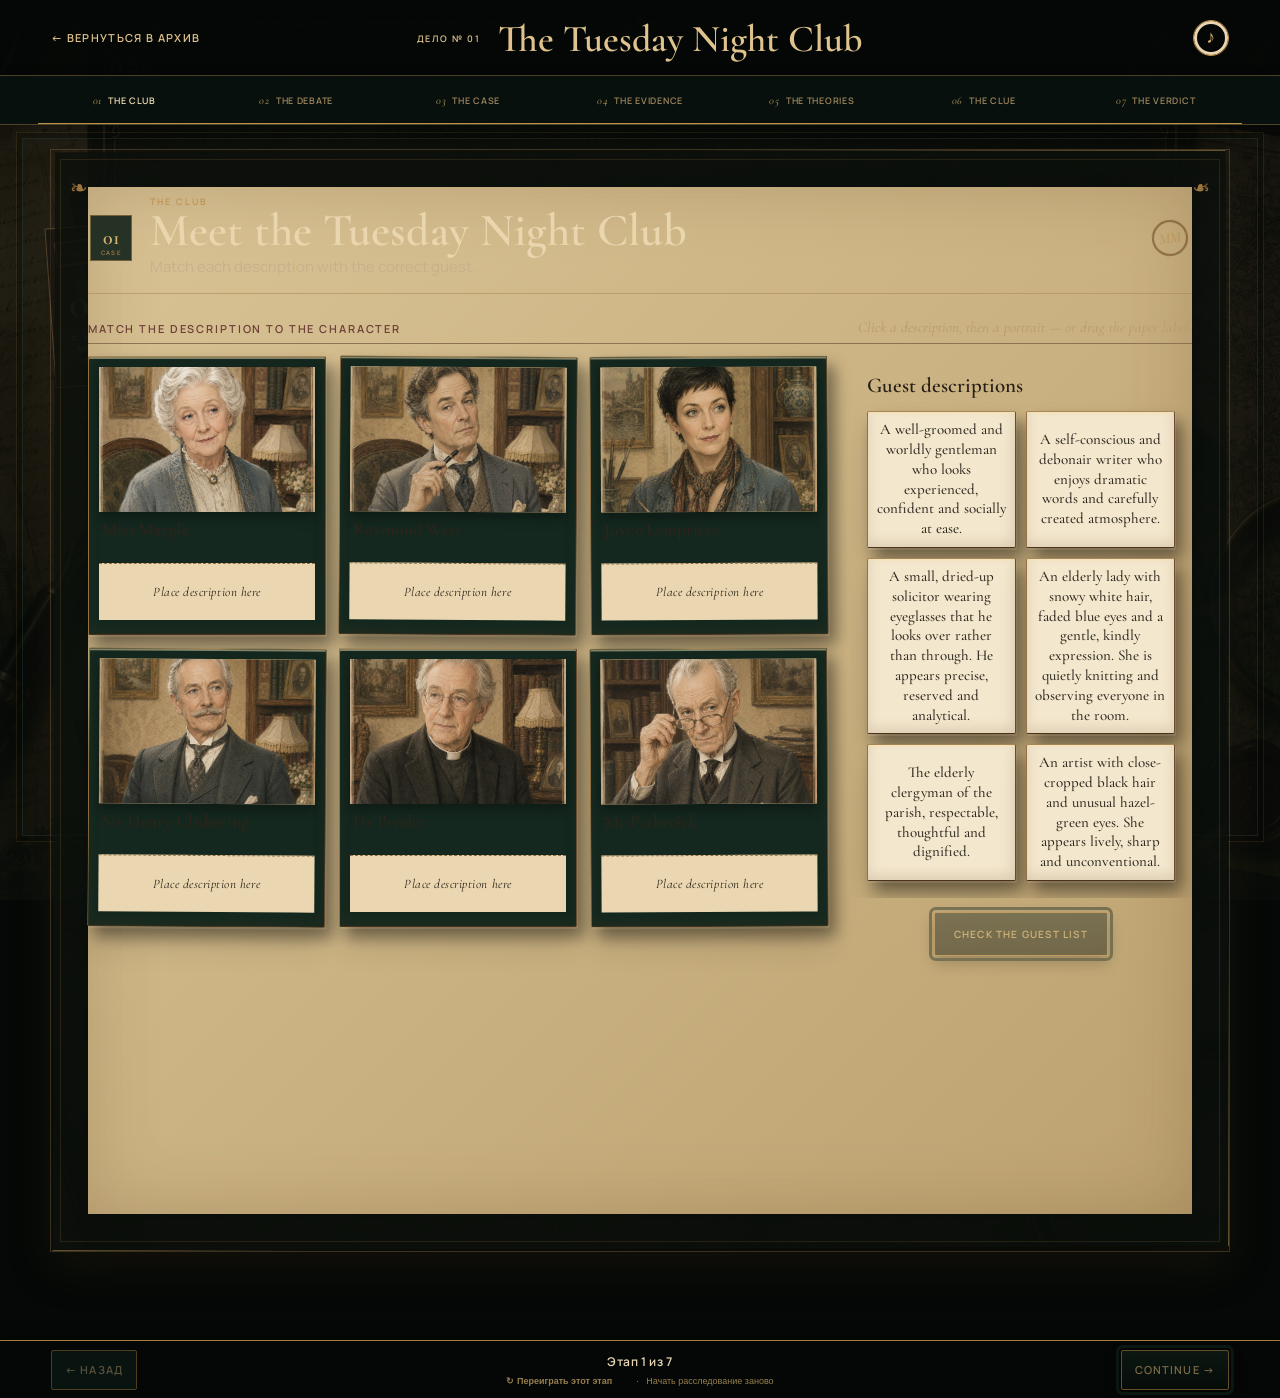
==== commit 8484f166: "Polish archive and investigation visuals" ====
--- a/cases/tuesday-night-club/index.html
+++ b/cases/tuesday-night-club/index.html
@@ -13,6 +13,7 @@
   <link rel="stylesheet" href="luxury-theme.css">
   <link rel="stylesheet" href="noir-case.css">
   <link rel="stylesheet" href="../../achievements.css">
+  <link rel="stylesheet" href="case-polish.css">
 </head>
 <body>
   <header class="case-header">
--- a/cases/tuesday-night-club/game.css
+++ b/cases/tuesday-night-club/game.css
@@ -1 +1,2 @@
 :root{--ink:#29271f;--green:#203329;--green-soft:#344b3d;--gold:#a78345;--paper:#eadcc0;--paper-light:#f5ead3;--line:#937d5a;--red:#713f36;--muted:#6e624e}*{box-sizing:border-box}html{min-height:100%}body{min-height:100vh;margin:0;color:var(--ink);font-family:Manrope,Arial,sans-serif;background-color:var(--paper);background-image:radial-gradient(circle at 15% 25%,#fff8df77 0 1px,transparent 2px),radial-gradient(circle at 70% 60%,#5d43251c 0 1px,transparent 2px),linear-gradient(90deg,#b89b6f12,#fff0 32%,#72542d10);background-size:21px 27px,29px 33px,100% 100%;display:flex;flex-direction:column}body:before{content:"";position:fixed;inset:0;pointer-events:none;opacity:.24;mix-blend-mode:multiply;background:url("data:image/svg+xml,%3Csvg xmlns='http://www.w3.org/2000/svg' width='150' height='150'%3E%3Cfilter id='n'%3E%3CfeTurbulence type='fractalNoise' baseFrequency='.78' numOctaves='3' stitchTiles='stitch'/%3E%3C/filter%3E%3Crect width='100%25' height='100%25' filter='url(%23n)' opacity='.14'/%3E%3C/svg%3E")}.case-header{min-height:108px;padding:20px clamp(22px,5vw,76px);display:grid;grid-template-columns:1fr auto 1fr;align-items:center;border-bottom:1px solid #6e5b3c66;background:#efe3caed;position:relative;z-index:2}.archive-link{color:var(--ink);font:600 13px "Cormorant Garamond",serif;letter-spacing:.08em;text-transform:uppercase;text-decoration:none}.archive-link:hover{text-decoration:underline}.case-title{text-align:center}.case-title p{margin:0;color:var(--red);font-size:10px;font-weight:600;letter-spacing:.22em;text-transform:uppercase}.case-title h1{margin:4px 0 0;font:600 clamp(30px,4vw,48px)/.95 "Cormorant Garamond",serif}.sound-toggle{justify-self:end;width:40px;height:40px;border:1px solid #67583f;border-radius:50%;background:transparent;color:var(--ink);font-size:18px;cursor:pointer}.sound-toggle.active{background:var(--green);color:var(--paper)}.stage-nav{display:grid;grid-template-columns:repeat(7,1fr);background:var(--green);padding:0 clamp(12px,3vw,48px);position:relative;z-index:2}.stage-step{min-height:58px;border:0;border-bottom:3px solid transparent;background:transparent;color:#d8c9aa99;padding:9px 5px 7px;font:600 10px Manrope,sans-serif;letter-spacing:.1em;cursor:not-allowed;position:relative}.stage-step:before{content:attr(data-number);display:block;font:italic 14px "Cormorant Garamond",serif;color:#b89a5c;margin-bottom:3px}.stage-step.unlocked{color:#e8dabb;cursor:pointer}.stage-step.completed:after{content:"✓";position:absolute;top:8px;right:12%;color:#d9ba78}.stage-step.current{color:#fff2d4;border-bottom-color:#c6a25e;background:#ffffff09}.case-layout{width:min(1180px,calc(100% - 36px));margin:34px auto;display:grid;grid-template-columns:112px 1fr;gap:24px;flex:1}.case-file{align-self:start;min-height:270px;padding:20px 12px;border:1px solid #856e4e;background:#d8c39e;box-shadow:4px 7px 15px #4d3d2827;transform:rotate(-2deg);text-align:center}.case-file span{display:block;border:2px solid var(--red);color:var(--red);padding:5px 2px;font-size:8px;letter-spacing:.13em;transform:rotate(-4deg)}.case-file b{display:block;margin:35px 0 15px;font:600 72px/1 "Cormorant Garamond",serif;color:#6d5a3e}.case-file p{font:10px/1.6 Manrope;letter-spacing:.12em}#gameScreen{min-height:470px;border:1px solid #8c7451;background:#f1e4c9;box-shadow:0 12px 28px #5a482e30;position:relative;padding:clamp(25px,4vw,55px);outline:none;overflow:hidden}#gameScreen:before{content:"";position:absolute;inset:10px;border:1px solid #ab936d5c;pointer-events:none}.scene{position:relative;z-index:1;animation:scene-in .4s ease both}@keyframes scene-in{from{opacity:0;transform:translateY(8px)}to{opacity:1;transform:none}}.scene-kicker{margin:0;color:var(--red);font-size:10px;font-weight:600;letter-spacing:.22em;text-transform:uppercase}.scene h2{font:600 clamp(36px,5vw,60px)/.95 "Cormorant Garamond",serif;margin:8px 0 10px}.scene-intro{max-width:720px;margin:0 0 28px;color:#574d3d;font:19px/1.45 "Cormorant Garamond",serif}.rule{display:flex;align-items:center;gap:10px;margin:20px 0;color:#896c3d}.rule:before,.rule:after{content:"";height:1px;flex:1;background:#9a8058}.paper-panel{border:1px solid #9b825c;background:#f7ecd4;padding:24px;box-shadow:3px 5px 11px #624b2c20}.invitation{text-align:center;max-width:640px;margin:auto;padding:35px;border:1px double #826a48;background:#f7ecd4}.invitation .monogram{display:grid;place-items:center;margin:0 auto 15px;width:52px;height:52px;border:1px solid #83683e;border-radius:50%;font:italic 26px "Cormorant Garamond",serif}.invitation h3{font:600 30px "Cormorant Garamond",serif;margin:8px}.action-button,.choice-card,.evidence-card,.timeline-item{font-family:inherit}.action-button{border:1px solid #b5965e;background:var(--green);color:#f5e7c9;padding:12px 19px;text-transform:uppercase;letter-spacing:.1em;font-size:11px;cursor:pointer}.action-button:hover{background:#2f493a}.action-button.done{background:#6b795f;cursor:default}.choice-grid{display:grid;grid-template-columns:repeat(3,1fr);gap:15px}.choice-card{min-height:145px;padding:20px;border:1px solid #8e7651;background:#ead9b8;text-align:left;color:var(--ink);cursor:pointer;transition:.2s}.choice-card:hover{transform:translateY(-3px);box-shadow:0 7px 12px #55442d22}.choice-card.selected{border:2px solid var(--green);background:#d9d2b6}.choice-card strong{display:block;font:600 24px "Cormorant Garamond",serif;margin-bottom:7px}.feedback{min-height:24px;margin:16px 0 0;color:var(--red);font:italic 17px "Cormorant Garamond",serif}.member-list{display:grid;grid-template-columns:repeat(3,1fr);gap:12px}.member{border-left:3px solid var(--gold);padding:12px;background:#eadabd}.member b{font:600 20px "Cormorant Garamond",serif}.testimony-tabs{display:flex;gap:8px;flex-wrap:wrap;margin-bottom:15px}.testimony-tabs button{border:1px solid #846e4d;background:#dfcbaa;padding:9px 14px;cursor:pointer}.testimony-tabs button.read{background:var(--green);color:#f4e4c3}.testimony-body{min-height:120px;font:19px/1.45 "Cormorant Garamond",serif}.timeline{display:grid;gap:10px;counter-reset:event}.timeline-item{padding:14px 18px;border:1px solid #8e7651;background:#ecddbf;text-align:left;cursor:pointer}.timeline-item:before{counter-increment:event;content:counter(event);display:inline-grid;place-items:center;width:25px;height:25px;margin-right:10px;border:1px solid #88704c;border-radius:50%;font-size:11px}.timeline-item.picked{opacity:.5}.evidence-grid{display:grid;grid-template-columns:repeat(4,1fr);gap:12px}.evidence-card{min-height:160px;padding:16px 12px;border:1px solid #8c7450;background:#dfcbaa;cursor:pointer;text-align:center}.evidence-card .icon{display:block;font-size:37px;margin:7px}.evidence-card strong{font:600 20px "Cormorant Garamond",serif}.evidence-card.inspected{background:#d4d4b8;border-color:var(--green)}.evidence-card.inspected:after{content:"Изучено ✓";display:block;margin-top:10px;color:var(--green);font-size:10px;text-transform:uppercase;letter-spacing:.1em}.comparison{display:grid;grid-template-columns:1fr 1fr;gap:18px}.document{min-height:200px;padding:24px;border:1px solid #8c7451;background:#f8edd6;transform:rotate(-.5deg);font:18px/1.5 "Cormorant Garamond",serif}.document:nth-child(2){transform:rotate(.8deg)}.document mark{background:#d1b16e66;cursor:pointer;padding:1px 3px}.document mark.found{background:#9ead8a}.verdict-form{display:grid;grid-template-columns:repeat(3,1fr);gap:14px}.verdict-form label{font-size:10px;text-transform:uppercase;letter-spacing:.12em}.verdict-form select{display:block;width:100%;margin-top:8px;padding:12px;border:1px solid #8c7451;background:#fff6e2;font:17px "Cormorant Garamond",serif}.verdict-actions{text-align:center;margin-top:20px}.success{text-align:center;padding:25px}.success .seal{display:grid;place-items:center;margin:auto;width:100px;height:100px;border:4px double var(--red);border-radius:50%;color:var(--red);font:600 17px/1.1 "Cormorant Garamond",serif;transform:rotate(-8deg)}.success h3{font:600 42px "Cormorant Garamond",serif;margin:18px 0 5px}.case-controls{min-height:83px;padding:14px clamp(20px,5vw,72px);display:grid;grid-template-columns:1fr auto 1fr;align-items:center;border-top:1px solid #715d3e;background:#e1d0ae;position:sticky;bottom:0;z-index:5}.nav-button{width:max-content;border:1px solid #796443;padding:12px 18px;text-transform:uppercase;letter-spacing:.1em;font:600 11px Manrope;cursor:pointer}.nav-button.secondary{background:transparent;color:var(--ink)}.nav-button.primary{justify-self:end;background:var(--green);color:#f2e3c5}.nav-button:disabled{opacity:.4;cursor:not-allowed}.progress-copy{text-align:center}.progress-copy>span{display:block;font:600 15px "Cormorant Garamond",serif}.progress-copy button{border:0;background:none;color:#705d42;text-decoration:underline;font-size:10px;cursor:pointer;margin-top:5px}.toast{position:fixed;left:50%;bottom:100px;z-index:10;transform:translate(-50%,20px);padding:10px 18px;background:var(--green);color:#f3e5c8;opacity:0;pointer-events:none;transition:.25s;font-size:12px}.toast.show{opacity:1;transform:translate(-50%,0)}@media(max-width:800px){.case-header{grid-template-columns:1fr auto}.case-title{grid-column:1/-1;grid-row:2;margin-top:12px}.sound-toggle{grid-column:2;grid-row:1}.stage-nav{overflow-x:auto;grid-template-columns:repeat(7,110px);padding:0}.case-layout{grid-template-columns:1fr;margin-block:20px}.case-file{display:none}#gameScreen{min-height:510px}.choice-grid,.verdict-form{grid-template-columns:1fr}.evidence-grid{grid-template-columns:repeat(2,1fr)}.case-controls{grid-template-columns:auto 1fr auto;padding-inline:12px}.nav-button{padding:11px 10px;font-size:9px}}@media(max-width:520px){.case-header{padding:16px}.archive-link{font-size:10px}.case-title h1{font-size:34px}.case-layout{width:calc(100% - 20px)}#gameScreen{padding:30px 20px}.member-list,.comparison{grid-template-columns:1fr}.evidence-grid{grid-template-columns:1fr 1fr}.case-controls{gap:6px}.progress-copy button{display:none}.nav-button{max-width:92px}.scene h2{font-size:39px}}
+html,body{max-width:100%;overflow-x:hidden}
--- a/cases/tuesday-night-club/case-polish.css
+++ b/cases/tuesday-night-club/case-polish.css
@@ -0,0 +1,302 @@
+/* Final presentation layer: quiet literary archive, unchanged game mechanics. */
+:root {
+  --archive-paper:#e8d9bb;
+  --archive-paper-light:#f3e7cd;
+  --archive-paper-dark:#cfb98f;
+  --archive-ink:#29251d;
+  --archive-green:#182b22;
+  --archive-burgundy:#704239;
+  --archive-gold:#a9864b;
+  --archive-line:rgba(92,70,43,.42);
+  --archive-shadow-soft:0 6px 18px rgba(38,27,16,.16);
+  --archive-shadow-paper:0 3px 10px rgba(38,27,16,.18);
+  --archive-motion:180ms ease;
+}
+
+html,body { max-width:100%; overflow-x:hidden; }
+body::before { opacity:.08; }
+
+/* Compact folder header and line navigation */
+.case-header {
+  height:76px;
+  min-height:76px;
+  padding:10px clamp(20px,4vw,64px);
+  border-bottom:1px solid rgba(169,134,75,.48);
+  box-shadow:0 4px 14px rgba(0,0,0,.28);
+}
+.case-title p { font-size:9px; letter-spacing:.18em; }
+.case-title h1 { margin-top:2px; font-size:clamp(27px,3vw,38px); }
+.archive-link { font:600 11px Manrope,sans-serif; }
+.case-header .sound-toggle { width:36px; height:36px; }
+
+.stage-nav {
+  min-height:48px;
+  padding-inline:clamp(12px,3vw,42px);
+  border-bottom:1px solid rgba(169,134,75,.44);
+  box-shadow:0 4px 14px rgba(0,0,0,.24);
+}
+.stage-step {
+  min-height:48px;
+  padding:8px 4px 6px;
+  border:0;
+  border-bottom:1px solid transparent;
+  background:transparent;
+  font-size:9px;
+  letter-spacing:.08em;
+}
+.stage-step::before { display:inline; margin-right:6px; font-size:11px; }
+.stage-step::after { top:7px; right:5%; font-size:9px; }
+.stage-step.current { background:transparent; border-bottom-color:var(--archive-gold); box-shadow:none; }
+
+/* Let the task own the page. */
+.case-layout {
+  display:block;
+  width:min(1180px,calc(100% - 40px));
+  margin:24px auto 88px;
+  padding:0;
+  background:transparent;
+}
+.case-layout::before { inset:132px 16px 58px; opacity:.42; }
+.case-layout::after { display:none; }
+.case-file {
+  position:absolute;
+  z-index:2;
+  width:72px;
+  min-height:150px;
+  margin:18px 0 0 -52px;
+  padding:12px 8px;
+  opacity:.58;
+  pointer-events:none;
+}
+.case-file b { margin:18px 0 8px; font-size:42px; }
+.case-file p { font-size:7px; }
+
+#gameScreen {
+  width:100%;
+  min-height:520px;
+  padding:clamp(18px,3vw,36px);
+  border:1px solid rgba(169,134,75,.56);
+  background:rgba(10,15,12,.82);
+  box-shadow:0 14px 34px rgba(0,0,0,.55);
+  overflow:hidden;
+}
+#gameScreen::before { inset:8px; border-color:rgba(169,134,75,.18); box-shadow:none; }
+.scene { padding:0; }
+
+/* A heading is a folder tab, not another framed card. */
+.scene-heading-card {
+  grid-template-columns:46px minmax(0,1fr) 38px;
+  gap:14px;
+  margin:0 0 24px;
+  padding:10px 2px 15px;
+  border:0;
+  border-bottom:1px solid rgba(169,134,75,.52);
+  background:transparent;
+  box-shadow:none;
+}
+.scene-heading-card::before,.scene-heading-card::after { display:none; }
+.scene-heading-index {
+  width:42px;
+  height:46px;
+  border:1px solid rgba(169,134,75,.58);
+  background:rgba(14,31,23,.88);
+  box-shadow:none;
+  font-size:20px;
+}
+.scene-heading-index::after { bottom:3px; }
+.scene-heading-card h2 { color:#ead6ae!important; font-size:clamp(34px,4vw,46px)!important; text-shadow:none; }
+.scene-heading-card .scene-kicker { color:#bd9453; }
+.scene-heading-card .scene-intro { max-width:780px; color:#c5b28d; font:15px/1.45 Manrope,sans-serif; }
+.scene-heading-seal { width:36px; height:36px; border-width:2px; color:#b88745; box-shadow:none; }
+.scene>.rule { display:none; }
+
+/* Shared paper, image and action treatment */
+:is(.paper-panel,.guest-card,.description-slip,.minutes-sheet,.debate-entry,.minutes-ledger,.case-task,.dish-note,.medical-file,.autopsy-file,.jones-evidence-card,.jones-action-panel,.theory-document,.discussion-note,.clue-letter,.clue-question-card,.clue-look-back,.clue-definition,.clue-finale,.official-report,.case-solved-finale) {
+  border-radius:2px!important;
+}
+:is(.guest-card,.description-slip,.debate-entry,.minutes-ledger,.dish-note,.medical-file,.autopsy-file,.jones-evidence-card,.theory-document,.discussion-note,.clue-letter,.clue-question-card,.clue-look-back,.clue-definition,.clue-finale) {
+  box-shadow:var(--archive-shadow-paper)!important;
+}
+:is(.guest-portrait img,.debate-portrait img,.theory-document-heading img,.clue-supper-card img,.clue-trifle-card img,.dish-reveal img) {
+  filter:saturate(.88) contrast(.97)!important;
+}
+
+:is(.action-button,.minutes-button,.case-action,.theory-action,#checkGuestList,#takeSeatButton,#checkFinalSolution,.return-to-archive) {
+  min-height:44px;
+  border:1px solid rgba(169,134,75,.72);
+  border-radius:2px;
+  background:var(--archive-green);
+  color:#ead7b1;
+  box-shadow:0 3px 9px rgba(0,0,0,.24);
+  font:600 10px Manrope,sans-serif;
+  letter-spacing:.12em;
+  transition:transform var(--archive-motion),background var(--archive-motion);
+}
+:is(.action-button,.minutes-button,.case-action,.theory-action,#checkGuestList,#takeSeatButton,#checkFinalSolution,.return-to-archive):hover { transform:translateY(-2px); background:#213c2e; }
+:is(.debate-options button,.challenge-options button,.logic-choices button,.clue-options button,.crime-options button,.paper-choice-list button) { min-height:44px; border-radius:2px!important; transition:transform var(--archive-motion),border-color var(--archive-motion); }
+:is(.debate-options button,.challenge-options button,.logic-choices button,.clue-options button,.crime-options button,.paper-choice-list button):hover { transform:translateY(-1px); }
+
+/* One family of archival stamps. */
+:is(.correct-stamp,.debate-stamp,.new-evidence-stamp,.not-proven-stamp,.clue-explained-stamp,.clue-possibility-stamp,.case-solved-stamp,.method-confirmed>strong,.four-theories-stamp) {
+  border:2px solid currentColor!important;
+  border-radius:2px!important;
+  color:var(--archive-burgundy)!important;
+  background:transparent!important;
+  box-shadow:none!important;
+  font-family:Manrope,sans-serif!important;
+  font-weight:600!important;
+  letter-spacing:.14em!important;
+  opacity:.86;
+}
+
+/* Scene 1: photographs and loose description slips. */
+.matching-board { padding:0; border:0!important; outline:0!important; background:transparent!important; box-shadow:none!important; }
+.matching-board::before { display:none; }
+.matching-layout { gap:22px; }
+.guest-grid { gap:16px; }
+.guest-card { border-width:1px!important; background:#14281f!important; box-shadow:0 5px 13px rgba(0,0,0,.32)!important; }
+.guest-portrait { border:0; aspect-ratio:4/5; }
+.description-slot { border-width:1px 0 0!important; }
+.description-bank { border:0!important; background:transparent!important; box-shadow:none!important; }
+.description-slip { border:1px solid var(--archive-line)!important; background:var(--archive-paper-light)!important; }
+
+/* Scene 2: a single minutes sheet. */
+.scene[data-scene="debate"] .minutes-sheet {
+  max-width:960px;
+  margin-inline:auto!important;
+  padding:30px!important;
+  border:1px solid var(--archive-line)!important;
+  background:var(--archive-paper)!important;
+  color:var(--archive-ink)!important;
+  box-shadow:var(--archive-shadow-soft)!important;
+}
+.scene[data-scene="debate"] .minutes-sheet::before { inset:10px; border:1px solid rgba(92,70,43,.24); }
+.scene[data-scene="debate"] .minutes-heading { border:0!important; border-bottom:1px solid var(--archive-line)!important; background:transparent!important; box-shadow:none!important; }
+.scene[data-scene="debate"] .minutes-heading>span { color:var(--archive-ink)!important; }
+.scene[data-scene="debate"] .minutes-heading small { color:#685842!important; }
+.scene[data-scene="debate"] .debate-entry { border:0!important; border-left:2px solid var(--archive-gold)!important; background:transparent!important; box-shadow:none!important; }
+.scene[data-scene="debate"] .minutes-ledger { border:0!important; border-top:1px solid var(--archive-line)!important; background:transparent!important; box-shadow:none!important; }
+.scene[data-scene="debate"] .debate-portrait { box-shadow:var(--archive-shadow-paper)!important; }
+
+/* Scene 3: supper objects stay dominant. */
+.case-reconstruction,.case-workspace { padding:0!important; border:0!important; outline:0!important; background:transparent!important; box-shadow:none!important; }
+.case-task { border:1px solid rgba(169,134,75,.40)!important; outline:0!important; box-shadow:none!important; }
+.serving-dishes { gap:18px; }
+.serving-dish { box-shadow:0 6px 16px rgba(0,0,0,.30)!important; }
+.serving-dish:hover { transform:translateY(-2px); }
+.medical-file,.autopsy-file { box-shadow:var(--archive-shadow-paper)!important; }
+.murder-question { box-shadow:0 6px 16px rgba(0,0,0,.28)!important; }
+
+/* Evidence: one intentional investigation board, lighter status treatment. */
+.jones-board { border:1px solid rgba(169,134,75,.62)!important; outline:0!important; box-shadow:0 10px 26px rgba(0,0,0,.48)!important; }
+.jones-board::before { opacity:.42; }
+.jones-evidence-card { border:0!important; border-top:1px solid var(--archive-line)!important; box-shadow:var(--archive-shadow-paper)!important; }
+.jones-action-panel { outline:0!important; border:1px solid var(--archive-line)!important; box-shadow:var(--archive-shadow-paper)!important; }
+.evidence-tag strong,.evidence-tag s { border:0!important; background:transparent!important; }
+
+/* Theories: four loose papers and slips on the table. */
+.theories-table { padding:18px!important; border:0!important; outline:0!important; box-shadow:none!important; }
+.theories-table::before { display:none; }
+.theories-table>header { margin-bottom:20px; padding:0 0 14px; border:0; border-bottom:1px solid rgba(231,195,132,.34); background:transparent; box-shadow:none; color:#ddc59a; }
+.theory-documents { grid-template-columns:repeat(2,minmax(0,1fr)); gap:20px; max-width:940px; margin-inline:auto; }
+.theory-document { min-height:260px; padding:22px 18px; border:1px solid var(--archive-line)!important; background:var(--archive-paper)!important; box-shadow:var(--archive-shadow-paper)!important; }
+.theory-document:nth-child(2) { transform:rotate(.35deg); }
+.theory-document:nth-child(3) { transform:rotate(.25deg); }
+.theory-document:nth-child(4) { transform:rotate(-.35deg); }
+.empty-theory-notes { min-height:100px; border:0; border-top:1px solid var(--archive-line); }
+.discussion-bank { margin:20px 0 12px; padding:0; border:0!important; background:transparent!important; box-shadow:none!important; }
+.discussion-note { max-width:280px; border:1px solid var(--archive-line)!important; background:var(--archive-paper-light)!important; box-shadow:var(--archive-shadow-paper)!important; }
+.theories-final-question { border:1px solid var(--archive-line); outline:0; box-shadow:var(--archive-shadow-paper); }
+
+/* Clue: the quietest screen. */
+.scene[data-scene="clue"] { max-width:900px; margin-inline:auto; }
+.clue-desk { padding:20px; border:0; background:transparent; box-shadow:none; }
+.clue-desk::before { display:none; }
+.clue-letter-stage { grid-template-columns:minmax(0,1.3fr) minmax(220px,.7fr); gap:28px; }
+.clue-letter { min-height:250px; padding:34px 38px; }
+.clue-letter-copy { margin-top:42px; font-size:clamp(29px,4vw,42px); }
+.clue-reminder { padding:18px; border:0; border-left:1px solid var(--archive-gold); background:transparent; box-shadow:none; }
+.clue-question-card,.clue-look-back,.clue-finale { max-width:760px; border:0; box-shadow:var(--archive-shadow-paper)!important; }
+.clue-supper-card { min-height:190px; border:0; box-shadow:var(--archive-shadow-paper); }
+.clue-supper-card img { height:145px; }
+.clue-final-pair article { border:0; box-shadow:var(--archive-shadow-paper); }
+
+/* Verdict: an official file, with a restrained earned medallion. */
+.verdict-desk { padding:18px; }
+.official-report,.case-solved-finale { max-width:920px; margin-inline:auto; padding:clamp(28px,5vw,58px); border:1px solid var(--archive-line)!important; box-shadow:var(--archive-shadow-soft)!important; }
+.case-solved-finale { text-align:center; }
+.case-solved-finale h3 { margin-block:22px 14px; font-size:clamp(46px,6vw,72px); }
+.case-solved-stamp { width:112px; height:112px; }
+.final-achievement { grid-template-columns:58px 1fr; width:min(360px,100%); padding:10px 12px; border:0; border-top:1px solid rgba(169,134,75,.54); background:transparent; box-shadow:none; }
+.final-achievement img { width:58px; }
+.final-achievement strong { font-size:20px; }
+
+/* Compact utility controls. */
+.case-controls { min-height:58px; padding:8px clamp(14px,4vw,54px); box-shadow:0 -4px 14px rgba(0,0,0,.34); }
+.nav-button { min-height:40px; padding:9px 13px; border-radius:2px; }
+.nav-button.primary:disabled { border-color:transparent; background:transparent; opacity:.52; }
+.progress-copy>span { font:600 12px Manrope,sans-serif; letter-spacing:.05em; }
+.progress-copy button { margin-top:3px; color:#a99168; text-decoration:none; font-size:9px; opacity:.72; }
+.progress-copy button+button::before { content:" · "; margin-right:5px; }
+
+:focus-visible { outline:2px solid var(--archive-gold)!important; outline-offset:3px!important; }
+
+@media(max-width:1024px) {
+  .case-layout { width:min(100% - 28px,940px); }
+  .case-file { display:none; }
+  .theory-documents { gap:14px; }
+  .jones-evidence-grid { grid-template-columns:repeat(2,minmax(0,1fr)); }
+}
+
+@media(max-width:800px) {
+  .case-header { height:auto; min-height:70px; padding:9px 16px; }
+  .case-title { margin-top:4px; }
+  .case-title h1 { font-size:30px; }
+  .stage-nav { grid-template-columns:repeat(7,116px); overflow-x:auto; scrollbar-width:thin; }
+  .case-layout { width:calc(100% - 20px); margin-block:14px 78px; }
+  #gameScreen { padding:18px 14px; }
+  .scene-heading-card { grid-template-columns:40px minmax(0,1fr); }
+  .scene-heading-seal { display:none; }
+  .scene-heading-card h2 { font-size:clamp(30px,7vw,40px)!important; }
+  .matching-layout,.clue-letter-stage { grid-template-columns:1fr; }
+  .description-bank { order:-1; }
+  .theory-documents { grid-template-columns:1fr 1fr; }
+  .clue-reminder { border-left:0; border-top:1px solid var(--archive-gold); }
+}
+
+@media(max-width:600px) {
+  .archive-link { max-width:104px; line-height:1.3; }
+  .case-title h1 { font-size:26px; }
+  .case-header .sound-toggle { width:34px; height:34px; }
+  #gameScreen { min-height:480px; padding:14px 10px; }
+  .scene-heading-card { gap:10px; margin-bottom:18px; padding-bottom:12px; }
+  .scene-heading-index { width:36px; height:42px; font-size:17px; }
+  .scene-heading-card h2 { font-size:clamp(27px,9vw,36px)!important; }
+  .scene-heading-card .scene-intro { font-size:13px; }
+  .guest-grid,.theory-documents,.jones-evidence-grid,.clue-supper-grid { grid-template-columns:1fr; }
+  .guest-grid { max-width:390px; margin-inline:auto; }
+  .scene[data-scene="debate"] .minutes-sheet { padding:20px 14px!important; }
+  .serving-dishes { grid-template-columns:1fr; }
+  .serving-dish { max-width:380px; margin-inline:auto; }
+  .clue-desk { padding:6px; }
+  .clue-letter { min-height:210px; padding:24px 18px; }
+  .clue-letter-copy { margin-top:32px; }
+  .official-report,.case-solved-finale { padding:26px 16px; }
+  .case-controls { grid-template-columns:auto minmax(0,1fr) auto; gap:7px; }
+  .nav-button { min-width:44px; padding-inline:9px; font-size:8px; }
+  .progress-copy button { display:inline; font-size:8px; }
+}
+
+@media(max-width:390px) {
+  .case-layout { width:calc(100% - 12px); }
+  .case-header { padding-inline:10px; }
+  .case-title h1 { font-size:23px; }
+  .scene-heading-card .scene-intro { font-size:12px; }
+  .progress-copy>span { font-size:10px; }
+  .progress-copy button { display:block; margin-inline:auto; }
+  .progress-copy button+button::before { content:""; margin:0; }
+}
+
+@media(prefers-reduced-motion:reduce) {
+  *,*::before,*::after { animation-duration:.01ms!important; animation-iteration-count:1!important; transition-duration:.01ms!important; scroll-behavior:auto!important; }
+}
